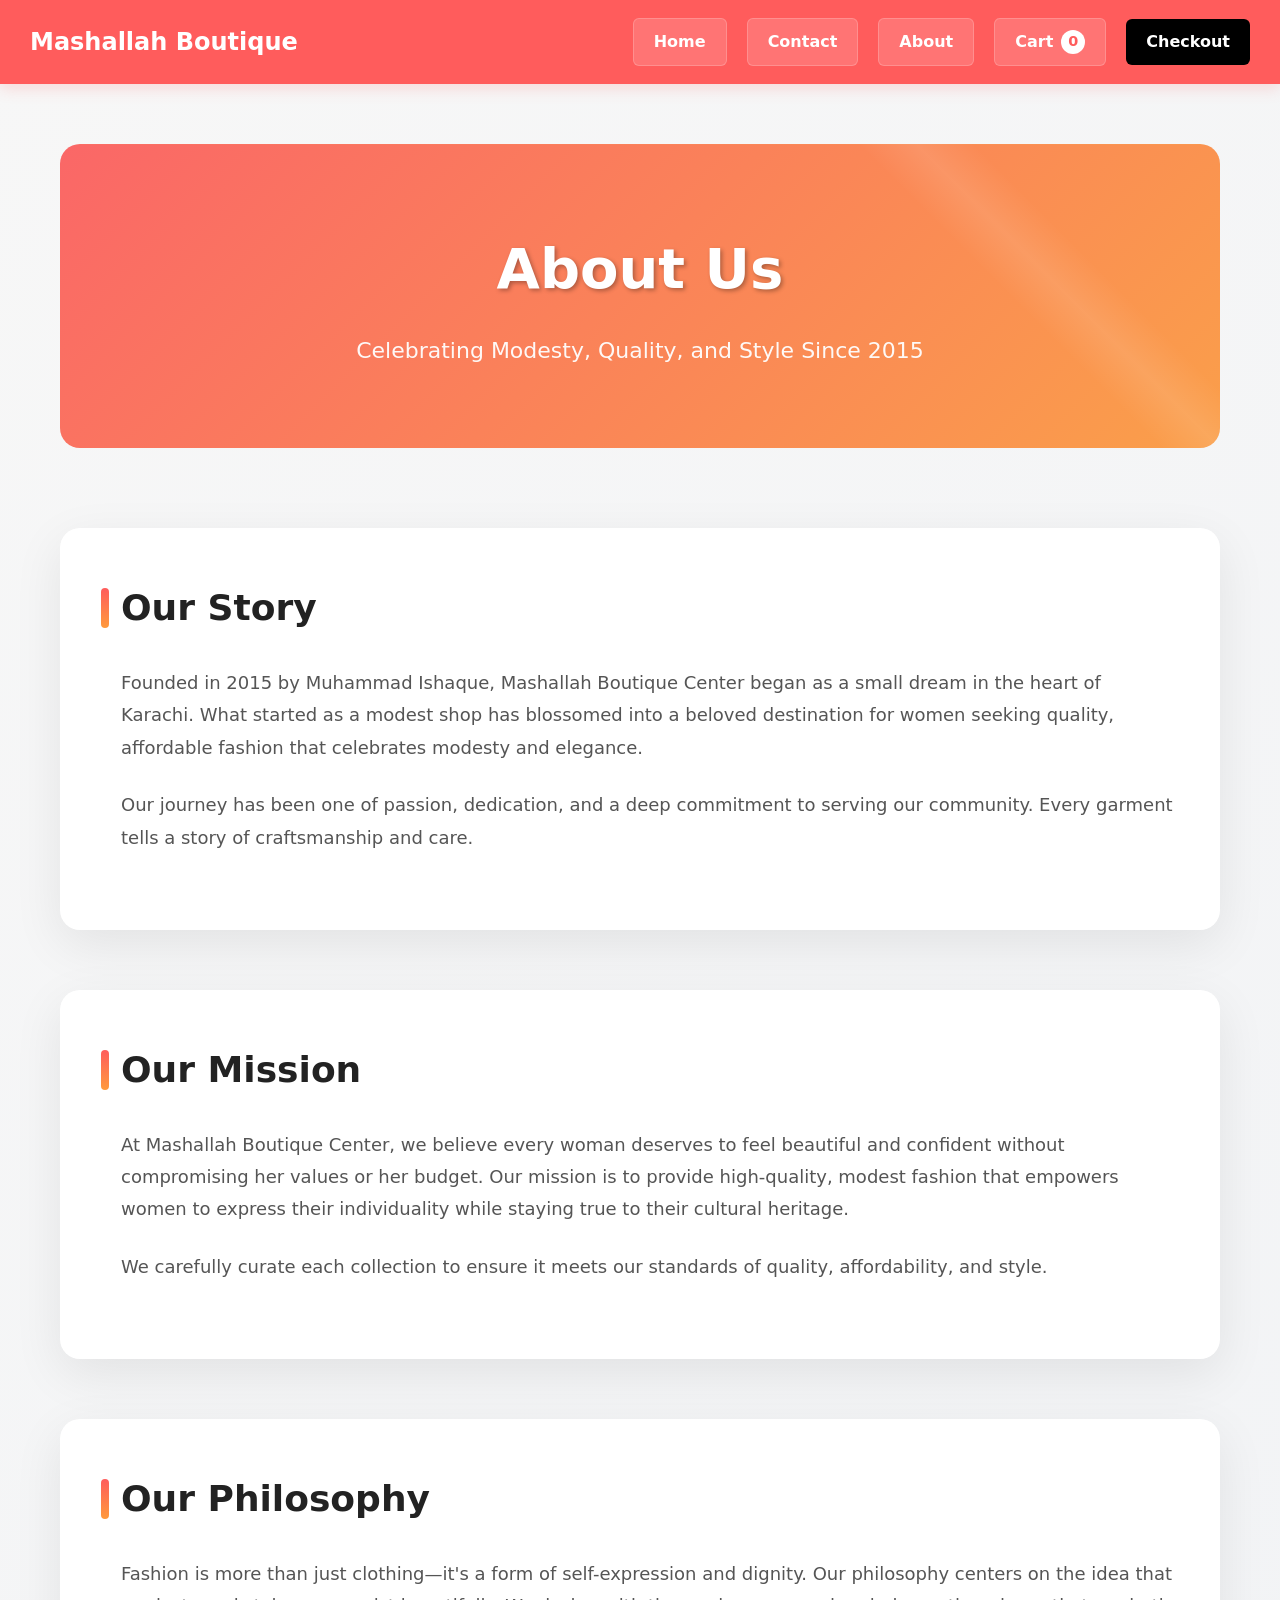
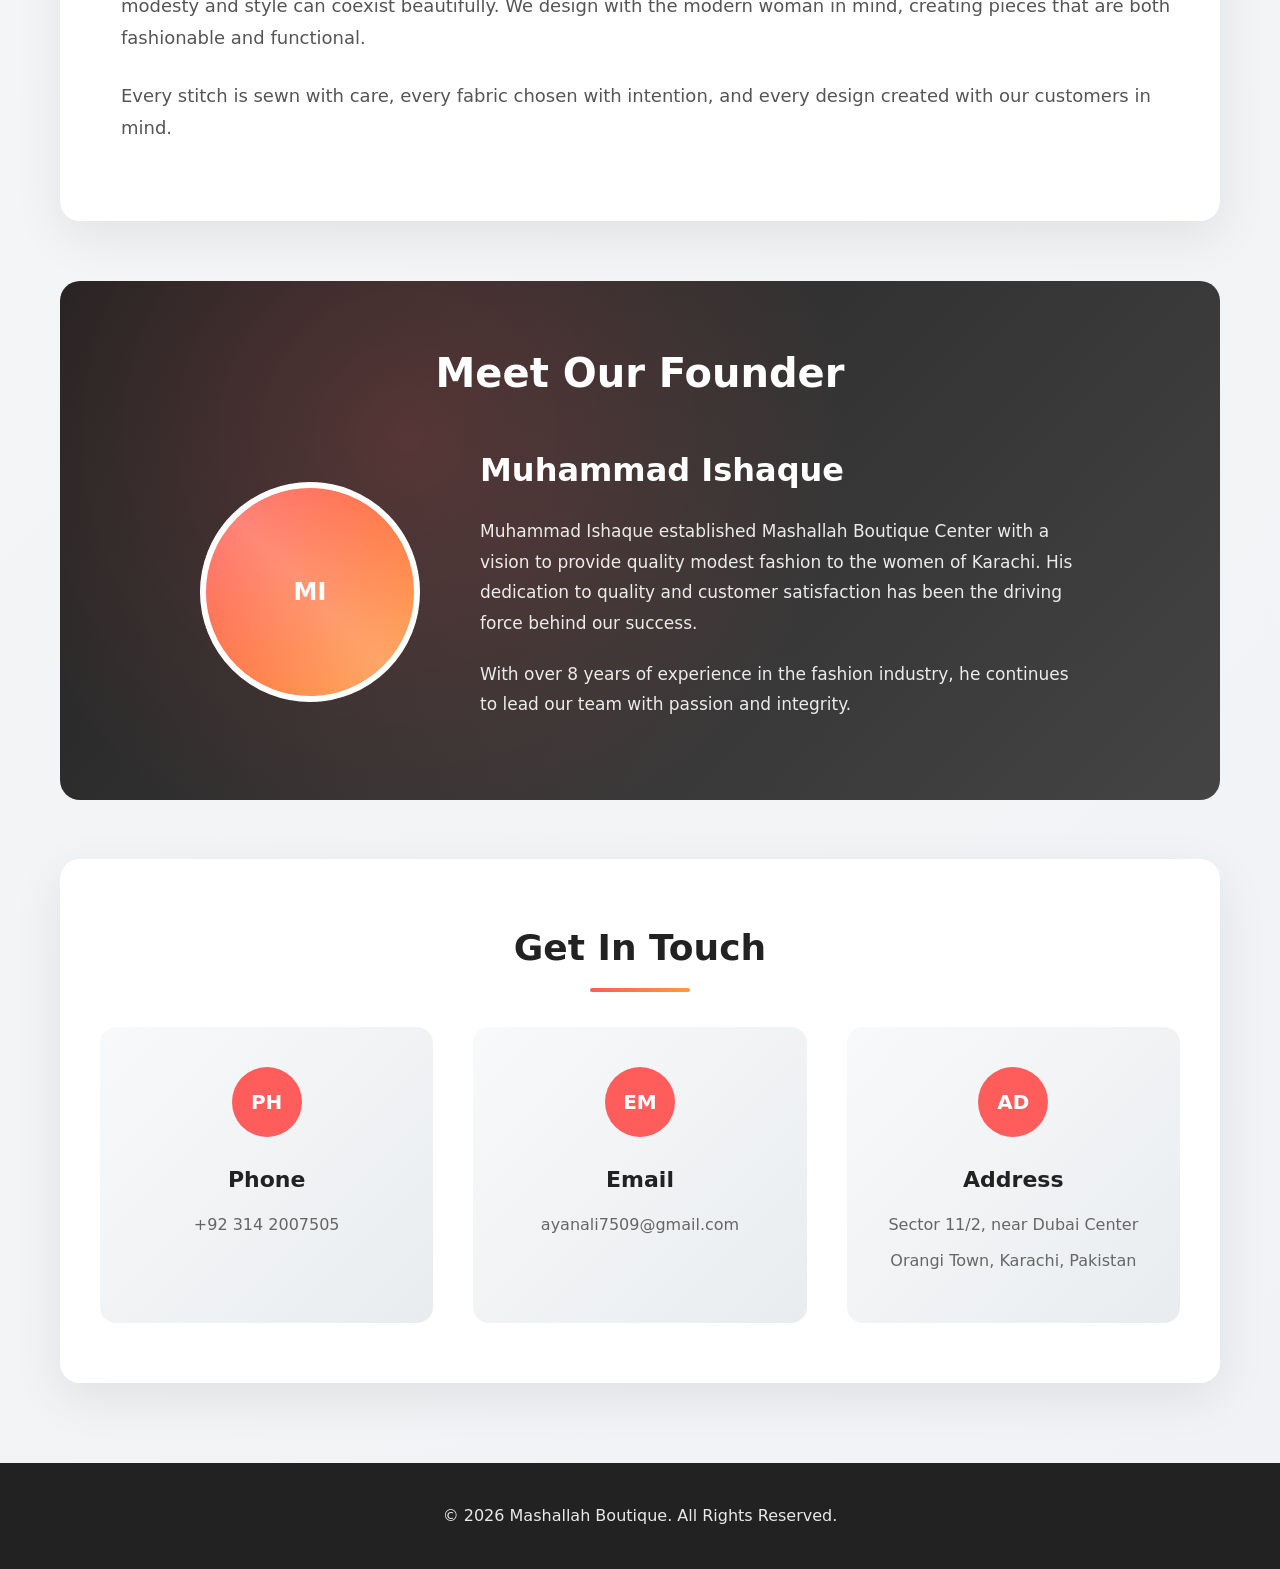
==== about.html @ 3d3a7b8c "Update about.html" ====
<!DOCTYPE html>
<html lang="en">
<head>
    <meta charset="UTF-8">
    <title>About Us - Mashallah Boutique</title>
    <style>
        * {
            margin: 0;
            padding: 0;
            box-sizing: border-box;
        }

        body {
            font-family: 'Segoe UI', system-ui, -apple-system, sans-serif;
            background: linear-gradient(135deg, #f7f7f7 0%, #f0f2f5 100%);
            color: #333;
            line-height: 1.6;
            min-height: 100vh;
        }

        /* Navbar - Same Colors */
        .navbar {
            display: flex;
            justify-content: space-between;
            align-items: center;
            background: #ff5c5c;
            color: white;
            padding: 18px 30px;
            box-shadow: 0 4px 15px rgba(255, 92, 92, 0.2);
            position: sticky;
            top: 0;
            z-index: 100;
        }

        .navbar h1 {
            font-size: 24px;
            font-weight: 700;
        }

        .navbar-right {
            display: flex;
            align-items: center;
            gap: 20px;
        }

        .nav-link {
            color: white;
            text-decoration: none;
            padding: 10px 20px;
            background: rgba(255, 255, 255, 0.15);
            border-radius: 6px;
            font-weight: 600;
            transition: all 0.3s cubic-bezier(0.4, 0, 0.2, 1);
            border: 1px solid rgba(255, 255, 255, 0.2);
        }

        .nav-link:hover {
            background: rgba(255, 255, 255, 0.25);
            transform: translateY(-2px);
            box-shadow: 0 4px 12px rgba(0, 0, 0, 0.15);
        }

        .cart-btn {
            background: rgba(255, 255, 255, 0.15);
            padding: 10px 20px;
            border-radius: 6px;
            color: white;
            text-decoration: none;
            font-weight: 600;
            display: flex;
            align-items: center;
            gap: 8px;
            transition: all 0.3s;
            border: 1px solid rgba(255, 255, 255, 0.2);
        }

        .cart-btn:hover {
            background: rgba(255, 255, 255, 0.25);
            transform: translateY(-2px);
        }

        #cart-count {
            background: white;
            color: #ff5c5c;
            border-radius: 50%;
            width: 24px;
            height: 24px;
            display: flex;
            align-items: center;
            justify-content: center;
            font-size: 0.9rem;
            font-weight: bold;
        }

        .checkout-link {
            padding: 10px 20px;
            background: #000;
            color: white;
            text-decoration: none;
            border-radius: 6px;
            font-weight: 600;
            transition: all 0.3s;
        }

        .checkout-link:hover {
            background: #333;
            transform: translateY(-2px);
            box-shadow: 0 4px 12px rgba(0, 0, 0, 0.2);
        }

        /* About Container */
        .about-container {
            max-width: 1200px;
            margin: 60px auto;
            padding: 0 20px;
            animation: fadeIn 0.8s ease-out;
        }

        @keyframes fadeIn {
            from { opacity: 0; transform: translateY(20px); }
            to { opacity: 1; transform: translateY(0); }
        }

        /* Hero Section */
        .about-hero {
            text-align: center;
            margin-bottom: 80px;
            padding: 80px 40px;
            background: linear-gradient(135deg, rgba(255, 92, 92, 0.9), rgba(255, 154, 60, 0.9)), 
                        linear-gradient(rgba(0,0,0,0.2), rgba(0,0,0,0.2));
            background-size: cover;
            background-position: center;
            border-radius: 20px;
            color: white;
            position: relative;
            overflow: hidden;
            animation: slideDown 0.8s ease-out;
        }

        @keyframes slideDown {
            from { opacity: 0; transform: translateY(-40px); }
            to { opacity: 1; transform: translateY(0); }
        }

        .about-hero::before {
            content: '';
            position: absolute;
            top: 0;
            left: 0;
            right: 0;
            bottom: 0;
            background: linear-gradient(45deg, transparent 48%, rgba(255, 255, 255, 0.1) 50%, transparent 52%);
            background-size: 200% 200%;
            animation: shimmer 3s infinite linear;
        }

        @keyframes shimmer {
            0% { background-position: -200% 0; }
            100% { background-position: 200% 0; }
        }

        .about-hero h1 {
            font-size: 56px;
            margin-bottom: 20px;
            font-weight: 800;
            text-shadow: 2px 2px 4px rgba(0, 0, 0, 0.3);
            position: relative;
        }

        .about-hero p {
            font-size: 22px;
            max-width: 800px;
            margin: 0 auto;
            opacity: 0.95;
            position: relative;
            font-weight: 500;
        }

        /* About Sections */
        .about-section {
            background: white;
            padding: 50px 40px;
            border-radius: 20px;
            box-shadow: 0 15px 50px rgba(0, 0, 0, 0.08);
            margin-bottom: 60px;
            position: relative;
            overflow: hidden;
            animation: fadeInUp 0.8s ease-out both;
            border: 1px solid rgba(255, 255, 255, 0.3);
        }

        .about-section:nth-child(2) { animation-delay: 0.2s; }
        .about-section:nth-child(3) { animation-delay: 0.4s; }
        .about-section:nth-child(4) { animation-delay: 0.6s; }

        @keyframes fadeInUp {
            from { opacity: 0; transform: translateY(40px); }
            to { opacity: 1; transform: translateY(0); }
        }

        .about-section::before {
            content: '';
            position: absolute;
            top: 0;
            left: 0;
            width: 6px;
            height: 100%;
            background: linear-gradient(180deg, #ff5c5c, #ff9a3c);
            transform: scaleY(0);
            transform-origin: top;
            transition: transform 0.6s ease;
        }

        .about-section:hover::before {
            transform: scaleY(1);
        }

        .about-section h2 {
            color: #222;
            margin-bottom: 30px;
            font-size: 36px;
            font-weight: 700;
            position: relative;
            padding-left: 20px;
        }

        .about-section h2::before {
            content: '';
            position: absolute;
            left: 0;
            top: 50%;
            transform: translateY(-50%);
            width: 8px;
            height: 40px;
            background: linear-gradient(180deg, #ff5c5c, #ff9a3c);
            border-radius: 4px;
        }

        .about-section p {
            color: #555;
            margin-bottom: 25px;
            font-size: 18px;
            line-height: 1.8;
            position: relative;
            padding-left: 20px;
            animation: paragraphReveal 0.8s ease-out both;
        }

        .about-section p:nth-child(2) { animation-delay: 0.1s; }
        .about-section p:nth-child(3) { animation-delay: 0.2s; }

        @keyframes paragraphReveal {
            from { opacity: 0; transform: translateX(-20px); }
            to { opacity: 1; transform: translateX(0); }
        }

        /* Founder Section */
        .founder-section {
            background: linear-gradient(135deg, #222 0%, #444 100%);
            color: white;
            padding: 60px 40px;
            border-radius: 20px;
            margin-bottom: 60px;
            position: relative;
            overflow: hidden;
            animation: scaleIn 0.8s ease-out both;
        }

        @keyframes scaleIn {
            from { opacity: 0; transform: scale(0.95); }
            to { opacity: 1; transform: scale(1); }
        }

        .founder-section::before {
            content: '';
            position: absolute;
            top: 0;
            left: 0;
            right: 0;
            bottom: 0;
            background: radial-gradient(circle at 30% 30%, rgba(255, 92, 92, 0.2) 0%, transparent 50%);
        }

        .founder-section h2 {
            font-size: 40px;
            margin-bottom: 40px;
            text-align: center;
            font-weight: 700;
            position: relative;
        }

        .founder-info {
            display: flex;
            align-items: center;
            justify-content: center;
            gap: 60px;
            flex-wrap: wrap;
        }

        .founder-image {
            width: 220px;
            height: 220px;
            border-radius: 50%;
            background: linear-gradient(135deg, #ff5c5c, #ff9a3c);
            display: flex;
            align-items: center;
            justify-content: center;
            font-size: 24px;
            border: 6px solid white;
            color: white;
            font-weight: bold;
            animation: rotate 20s linear infinite;
            position: relative;
            overflow: hidden;
        }

        @keyframes rotate {
            0% { transform: rotate(0deg); }
            100% { transform: rotate(360deg); }
        }

        .founder-image::before {
            content: '';
            position: absolute;
            top: -50%;
            left: -50%;
            width: 200%;
            height: 200%;
            background: linear-gradient(45deg, transparent 30%, rgba(255, 255, 255, 0.2) 50%, transparent 70%);
            animation: shine 3s infinite linear;
        }

        @keyframes shine {
            0% { transform: translateX(-100%) translateY(-100%) rotate(45deg); }
            100% { transform: translateX(100%) translateY(100%) rotate(45deg); }
        }

        .founder-details {
            max-width: 600px;
            position: relative;
        }

        .founder-details h3 {
            font-size: 32px;
            margin-bottom: 20px;
            font-weight: 700;
        }

        .founder-details p {
            margin-bottom: 20px;
            font-size: 17px;
            line-height: 1.8;
            opacity: 0.9;
        }

        /* Contact Info */
        .contact-info {
            background: white;
            padding: 60px 40px;
            border-radius: 20px;
            box-shadow: 0 15px 50px rgba(0, 0, 0, 0.08);
            text-align: center;
            animation: slideInUp 0.8s ease-out both;
        }

        @keyframes slideInUp {
            from { opacity: 0; transform: translateY(60px); }
            to { opacity: 1; transform: translateY(0); }
        }

        .contact-info h2 {
            color: #222;
            margin-bottom: 50px;
            font-size: 36px;
            font-weight: 700;
            position: relative;
            display: inline-block;
        }

        .contact-info h2::after {
            content: '';
            position: absolute;
            bottom: -15px;
            left: 50%;
            transform: translateX(-50%);
            width: 100px;
            height: 4px;
            background: linear-gradient(90deg, #ff5c5c, #ff9a3c);
            border-radius: 2px;
        }

        .contact-items {
            display: grid;
            grid-template-columns: repeat(auto-fit, minmax(280px, 1fr));
            gap: 40px;
        }

        .contact-item {
            padding: 40px 30px;
            background: linear-gradient(135deg, #f8f9fa 0%, #e9ecef 100%);
            border-radius: 16px;
            transition: all 0.4s cubic-bezier(0.175, 0.885, 0.32, 1.275);
            position: relative;
            overflow: hidden;
        }

        .contact-item:hover {
            transform: translateY(-15px);
            background: linear-gradient(135deg, #ff5c5c, #ff9a3c);
            color: white;
        }

        .contact-item:hover .icon {
            background: white;
            color: #ff5c5c;
            transform: rotate(15deg) scale(1.1);
        }

        .contact-item:hover h3,
        .contact-item:hover p {
            color: white;
        }

        .contact-item .icon {
            width: 70px;
            height: 70px;
            background: #ff5c5c;
            border-radius: 50%;
            display: flex;
            align-items: center;
            justify-content: center;
            color: white;
            font-size: 20px;
            font-weight: bold;
            margin: 0 auto 25px;
            transition: all 0.4s;
        }

        .contact-item h3 {
            color: #222;
            margin-bottom: 15px;
            font-size: 22px;
            font-weight: 700;
            transition: color 0.4s;
        }

        .contact-item p {
            color: #666;
            margin-bottom: 10px;
            font-size: 16px;
            line-height: 1.6;
            transition: color 0.4s;
        }

        /* Footer */
        footer {
            text-align: center;
            padding: 40px 0;
            background: #222;
            color: #fff;
            margin-top: 80px;
        }

        footer p {
            margin: 0;
            font-size: 16px;
            opacity: 0.9;
        }

        /* Responsive */
        @media (max-width: 768px) {
            .navbar {
                flex-direction: column;
                gap: 15px;
                padding: 15px;
            }
            
            .navbar-right {
                flex-wrap: wrap;
                justify-content: center;
                gap: 15px;
            }
            
            .about-hero {
                padding: 60px 20px;
            }
            
            .about-hero h1 {
                font-size: 36px;
            }
            
            .about-section {
                padding: 30px 20px;
            }
            
            .founder-info {
                flex-direction: column;
                text-align: center;
                gap: 40px;
            }
            
            .founder-details {
                text-align: center;
            }
            
            .contact-items {
                grid-template-columns: 1fr;
                gap: 30px;
            }
            
            .about-container {
                padding: 0 15px;
            }
            
            .about-section h2 {
                font-size: 28px;
            }
            
            .contact-info {
                padding: 40px 20px;
            }
        }
    </style>
</head>
<body>
    <nav class="navbar">
        <h1>Mashallah Boutique</h1>
        <div class="navbar-right">
            <a href="index.html" class="nav-link">Home</a>
            <a href="contact.html" class="nav-link">Contact</a>
            <a href="about.html" class="nav-link">About</a>
            <a href="cart.html" class="cart-btn">Cart <span id="cart-count">0</span></a>
            <a href="checkout.html" class="checkout-link">Checkout</a>
        </div>
    </nav>

    <div class="about-container">
        <div class="about-hero">
            <h1>About Us</h1>
            <p>Celebrating Modesty, Quality, and Style Since 2015</p>
        </div>

        <div class="about-section">
            <h2>Our Story</h2>
            <p>Founded in 2015 by Muhammad Ishaque, Mashallah Boutique Center began as a small dream in the heart of Karachi. What started as a modest shop has blossomed into a beloved destination for women seeking quality, affordable fashion that celebrates modesty and elegance.</p>
            <p>Our journey has been one of passion, dedication, and a deep commitment to serving our community. Every garment tells a story of craftsmanship and care.</p>
        </div>

        <div class="about-section">
            <h2>Our Mission</h2>
            <p>At Mashallah Boutique Center, we believe every woman deserves to feel beautiful and confident without compromising her values or her budget. Our mission is to provide high-quality, modest fashion that empowers women to express their individuality while staying true to their cultural heritage.</p>
            <p>We carefully curate each collection to ensure it meets our standards of quality, affordability, and style.</p>
        </div>

        <div class="about-section">
            <h2>Our Philosophy</h2>
            <p>Fashion is more than just clothing—it's a form of self-expression and dignity. Our philosophy centers on the idea that modesty and style can coexist beautifully. We design with the modern woman in mind, creating pieces that are both fashionable and functional.</p>
            <p>Every stitch is sewn with care, every fabric chosen with intention, and every design created with our customers in mind.</p>
        </div>

        <div class="founder-section">
            <h2>Meet Our Founder</h2>
            <div class="founder-info">
                <div class="founder-image">MI</div>
                <div class="founder-details">
                    <h3>Muhammad Ishaque</h3>
                    <p>Muhammad Ishaque established Mashallah Boutique Center with a vision to provide quality modest fashion to the women of Karachi. His dedication to quality and customer satisfaction has been the driving force behind our success.</p>
                    <p>With over 8 years of experience in the fashion industry, he continues to lead our team with passion and integrity.</p>
                </div>
            </div>
        </div>

        <div class="contact-info">
            <h2>Get In Touch</h2>
            <div class="contact-items">
                <div class="contact-item">
                    <div class="icon">PH</div>
                    <h3>Phone</h3>
                    <p>+92 314 2007505</p>
                </div>
                <div class="contact-item">
                    <div class="icon">EM</div>
                    <h3>Email</h3>
                    <p>ayanali7509@gmail.com</p>
                </div>
                <div class="contact-item">
                    <div class="icon">AD</div>
                    <h3>Address</h3>
                    <p>Sector 11/2, near Dubai Center</p>
                    <p>Orangi Town, Karachi, Pakistan</p>
                </div>
            </div>
        </div>
    </div>

    <footer>
        <p>© 2026 Mashallah Boutique. All Rights Reserved.</p>
    </footer>

    <script>
        // Update cart count
        const cart = JSON.parse(localStorage.getItem('cart')) || [];
        const totalItems = cart.reduce((total, item) => total + item.quantity, 0);
        document.getElementById('cart-count').textContent = totalItems;
    </script>
</body>
</html>
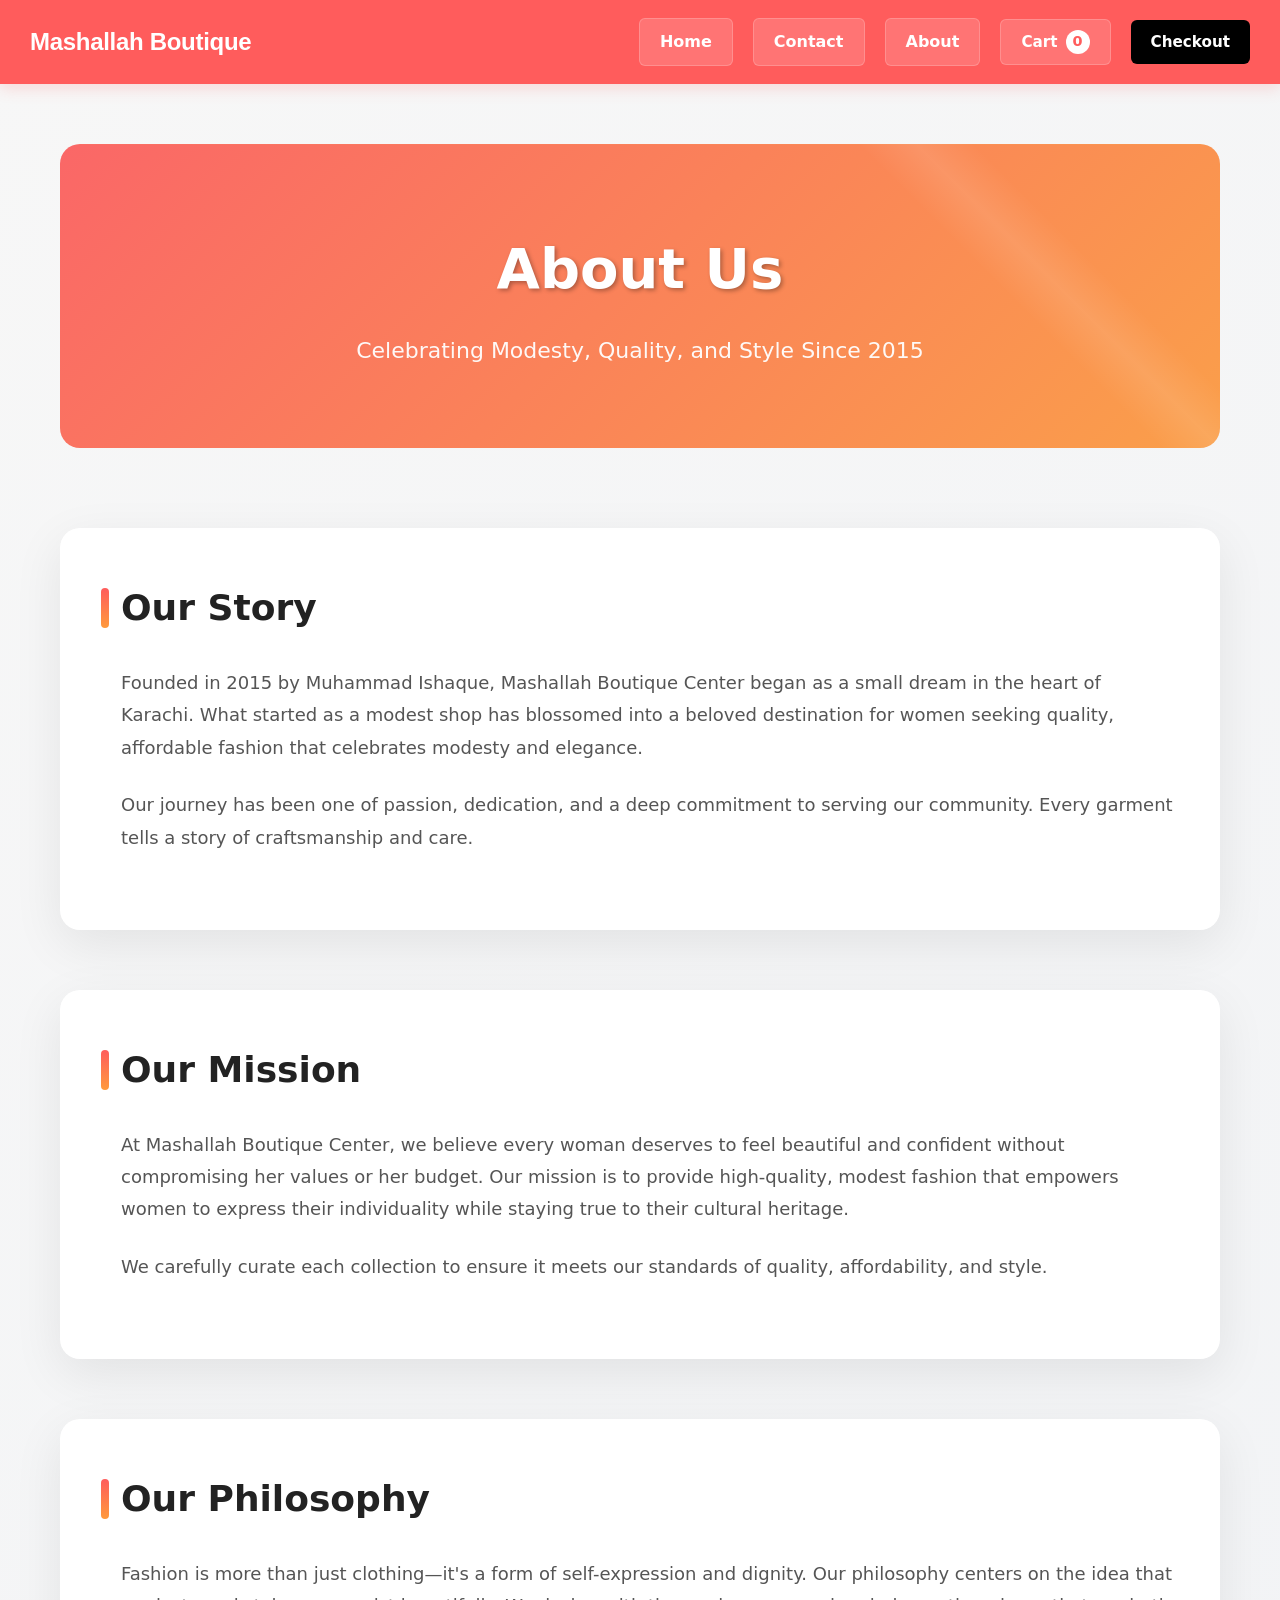
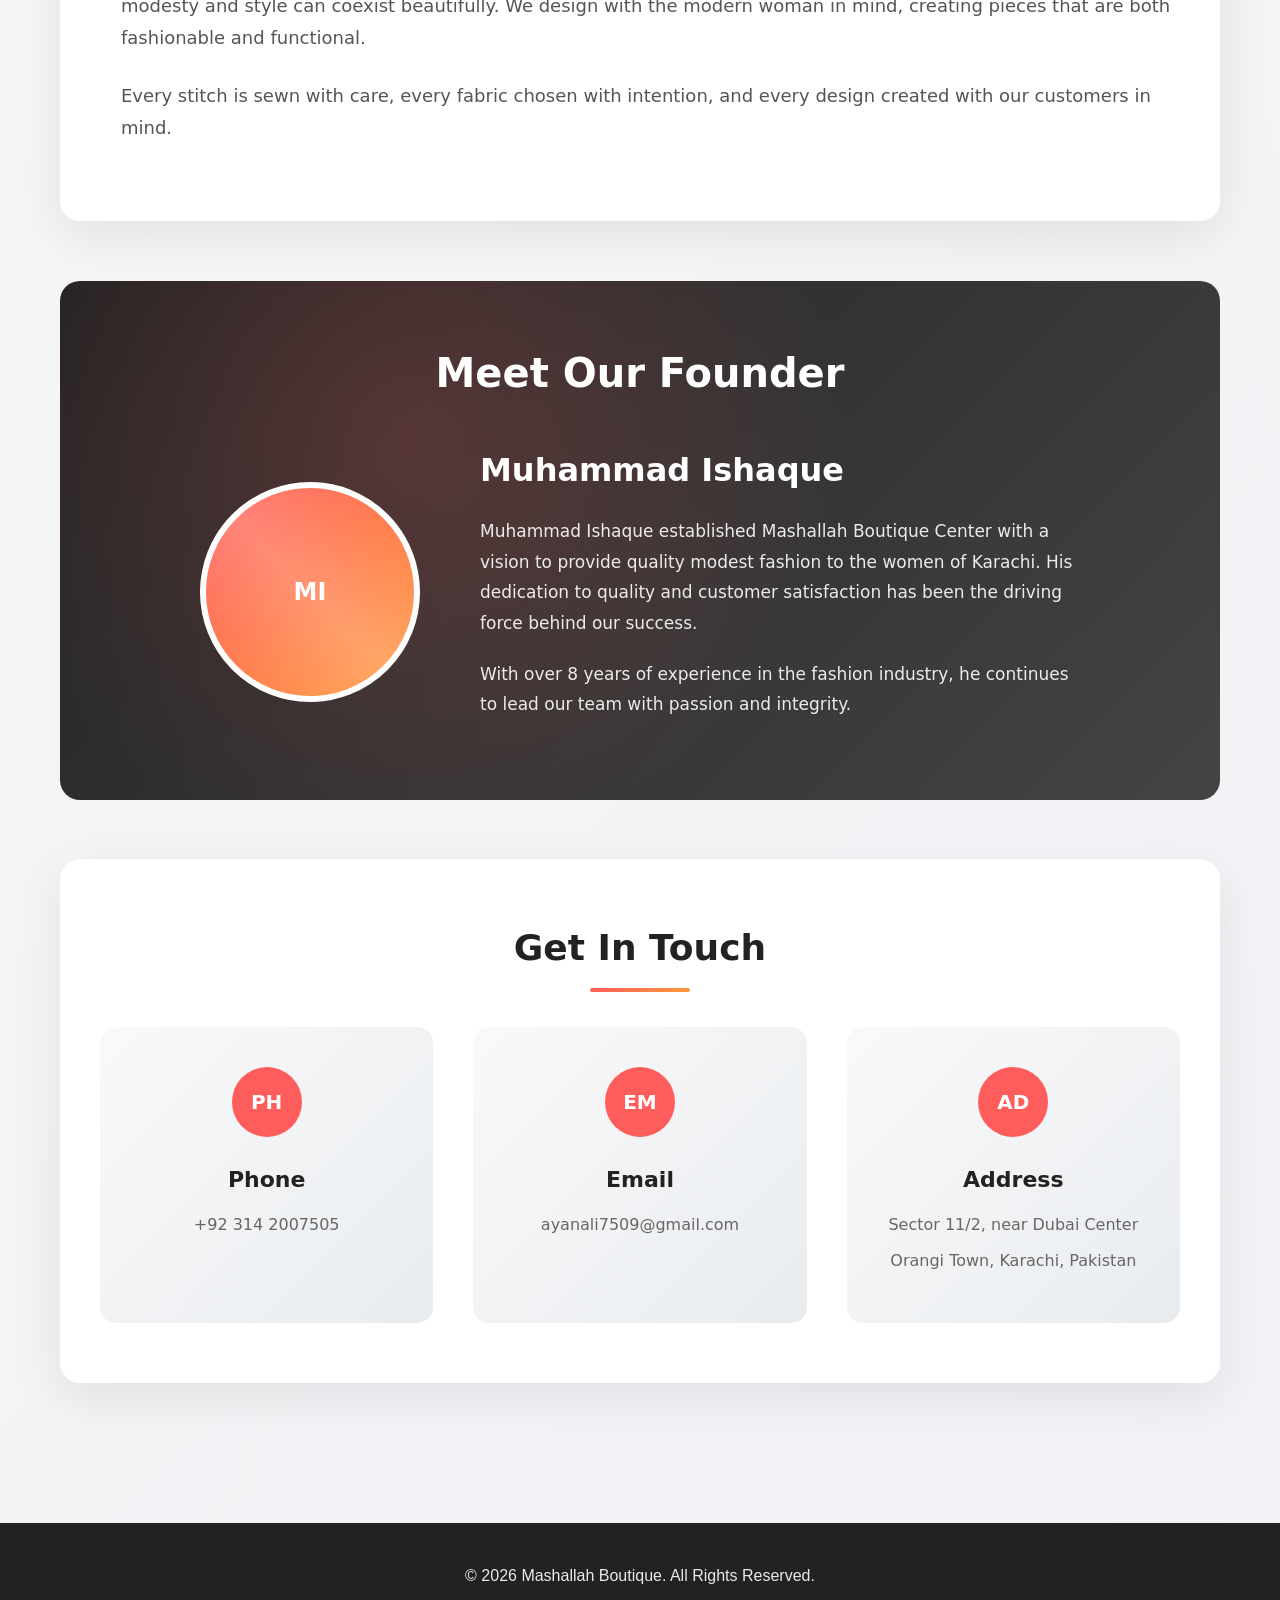
==== commit d87c9c01: "Update about.html" ====
--- a/about.html
+++ b/about.html
@@ -3,6 +3,7 @@
 <head>
     <meta charset="UTF-8">
     <title>About Us - Mashallah Boutique</title>
+     <link rel="stylesheet" href="style.css">
     <style>
         * {
             margin: 0;
--- a/style.css
+++ b/style.css
@@ -0,0 +1,345 @@
+/* ===== BASE STYLES ===== */
+:root {
+    --primary: #ff5c5c;
+    --primary-dark: #e04c4c;
+    --dark: #222222;
+    --light: #ffffff;
+    --gray: #f5f5f5;
+    --text: #333333;
+    --shadow: 0 3px 10px rgba(0, 0, 0, 0.08);
+    --shadow-hover: 0 8px 20px rgba(0, 0, 0, 0.12);
+    --transition: all 0.3s ease;
+}
+
+* {
+    margin: 0;
+    padding: 0;
+    box-sizing: border-box;
+}
+
+body {
+    font-family: 'Poppins', 'Segoe UI', system-ui, sans-serif;
+    margin: 0;
+    background: linear-gradient(135deg, #f7f7f7 0%, #f0f2f5 100%);
+    color: var(--text);
+    line-height: 1.5;
+    min-height: 100vh;
+    display: flex;
+    flex-direction: column;
+}
+
+/* ===== MAIN CONTENT WRAPPER ===== */
+.main-content {
+    flex: 1;
+    padding-bottom: 40px;
+}
+
+/* ===== NAVBAR ===== */
+.navbar {
+    display: flex;
+    justify-content: space-between;
+    align-items: center;
+    background: linear-gradient(135deg, #ff5c5c 0%, #ff3b3b 100%);
+    color: #fff;
+    padding: 18px 30px;
+    position: sticky;
+    top: 0;
+    z-index: 100;
+    box-shadow: 0 4px 15px rgba(255, 92, 92, 0.2);
+}
+
+.navbar h1 {
+    margin: 0;
+    font-size: 22px;
+    font-weight: 700;
+    letter-spacing: -0.3px;
+    font-family: 'Montserrat', sans-serif;
+}
+
+.navbar-right {
+    display: flex;
+    align-items: center;
+    gap: 20px;
+}
+
+.cart-btn {
+    background: rgba(255, 255, 255, 0.15);
+    padding: 8px 20px;
+    border-radius: 6px;
+    color: white;
+    text-decoration: none;
+    font-weight: 600;
+    font-size: 0.95rem;
+    display: flex;
+    align-items: center;
+    gap: 8px;
+    transition: var(--transition);
+    border: 1px solid rgba(255, 255, 255, 0.2);
+}
+
+.cart-btn:hover {
+    background: rgba(255, 255, 255, 0.25);
+    transform: translateY(-2px);
+}
+
+#cart-count {
+    background: white;
+    color: #ff5c5c;
+    border-radius: 50%;
+    width: 22px;
+    height: 22px;
+    display: flex;
+    align-items: center;
+    justify-content: center;
+    font-size: 0.85rem;
+    font-weight: bold;
+}
+
+.checkout-link {
+    padding: 8px 20px;
+    background: #000;
+    color: #fff;
+    text-decoration: none;
+    border-radius: 6px;
+    transition: var(--transition);
+    font-weight: 600;
+    font-size: 0.95rem;
+}
+
+.checkout-link:hover {
+    background: #333;
+    transform: translateY(-2px);
+    box-shadow: 0 4px 10px rgba(0, 0, 0, 0.2);
+}
+
+/* ===== PRODUCTS GRID ===== */
+.products {
+    display: grid;
+    grid-template-columns: repeat(auto-fill, minmax(260px, 1fr));
+    gap: 25px;
+    padding: 30px 5%;
+    max-width: 1300px;
+    margin: 0 auto;
+}
+
+/* ===== PRODUCT CARD ===== */
+.product-card {
+    background: #fff;
+    border-radius: 10px;
+    box-shadow: var(--shadow);
+    overflow: hidden;
+    transition: var(--transition);
+    display: flex;
+    flex-direction: column;
+    height: 420px;
+    border: 1px solid rgba(0, 0, 0, 0.05);
+    position: relative;
+}
+
+.product-card:hover {
+    transform: translateY(-5px);
+    box-shadow: var(--shadow-hover);
+}
+
+/* ===== IMAGE ===== */
+.product-card .image-container {
+    width: 100%;
+    height: 180px;
+    display: flex;
+    align-items: center;
+    justify-content: center;
+    padding: 15px;
+    background: linear-gradient(135deg, #f8f9fa 0%, #e9ecef 100%);
+    border-bottom: 1px solid rgba(0, 0, 0, 0.05);
+}
+
+.product-card img {
+    max-width: 100%;
+    max-height: 100%;
+    width: auto;
+    height: auto;
+    object-fit: contain;
+    display: block;
+    transition: transform 0.5s ease;
+}
+
+.product-card:hover img {
+    transform: scale(1.08);
+}
+
+/* ===== TEXT CONTENT ===== */
+.product-card h3 {
+    margin: 15px 15px 8px;
+    font-size: 1.1rem;
+    font-weight: 700;
+    color: var(--dark);
+    line-height: 1.3;
+    font-family: 'Montserrat', sans-serif;
+    height: 2.8em;
+    overflow: hidden;
+    text-overflow: ellipsis;
+    display: -webkit-box;
+    -webkit-line-clamp: 2;
+    -webkit-box-orient: vertical;
+}
+
+/* ===== DESCRIPTION ===== */
+.product-description {
+    margin: 0 15px 10px;
+    color: #666;
+    font-size: 0.9rem;
+    line-height: 1.5;
+    flex-grow: 1;
+    overflow: hidden;
+    position: relative;
+    padding-right: 5px;
+}
+
+.product-description.truncated {
+    max-height: 4.2em;
+    display: -webkit-box;
+    -webkit-line-clamp: 3;
+    -webkit-box-orient: vertical;
+}
+
+.product-description.full {
+    max-height: none;
+    display: block;
+}
+
+.read-more-btn {
+    background: none;
+    border: none;
+    color: #ff5c5c;
+    cursor: pointer;
+    font-weight: 600;
+    font-size: 0.85rem;
+    padding: 2px 0;
+    margin-left: 5px;
+    display: inline-block;
+    transition: var(--transition);
+}
+
+.read-more-btn:hover {
+    color: #e04c4c;
+    text-decoration: underline;
+}
+
+/* ===== PRICE IN PKR ===== */
+.product-price {
+    margin: 10px 15px 5px;
+    font-size: 1.4rem;
+    font-weight: 800;
+    color: var(--primary);
+    display: flex;
+    align-items: center;
+    justify-content: center;
+    gap: 2px;
+    font-family: 'Montserrat', sans-serif;
+}
+
+.product-price::before {
+    content: "PKR ";
+    font-size: 1rem;
+    font-weight: 600;
+    color: #666;
+}
+
+/* ===== ADD TO CART BUTTON ===== */
+.product-card button.add-to-cart {
+    margin: 10px 15px 20px;
+    background: #ff5c5c;
+    border: none;
+    color: #fff;
+    padding: 10px 20px;
+    border-radius: 6px;
+    cursor: pointer;
+    font-weight: 600;
+    font-size: 0.95rem;
+    letter-spacing: 0.3px;
+    transition: var(--transition);
+    width: calc(100% - 30px);
+    font-family: 'Poppins', sans-serif;
+}
+
+.product-card button.add-to-cart:hover {
+    background: #e04c4c;
+    transform: translateY(-2px);
+    box-shadow: 0 4px 12px rgba(255, 92, 92, 0.3);
+}
+
+/* ===== FOOTER ===== */
+footer {
+    text-align: center;
+    padding: 25px 0;
+    background: linear-gradient(135deg, #222 0%, #000 100%);
+    color: #fff;
+    margin-top: auto;
+    font-size: 0.95rem;
+    position: relative;
+    bottom: 0;
+    width: 100%;
+}
+
+footer p {
+    margin: 0;
+    opacity: 0.9;
+    font-family: 'Poppins', sans-serif;
+}
+
+/* ===== RESPONSIVE ===== */
+@media (max-width: 768px) {
+    .navbar {
+        padding: 12px 20px;
+    }
+    
+    .navbar h1 {
+        font-size: 1.2rem;
+    }
+    
+    .navbar-right {
+        gap: 15px;
+    }
+    
+    .cart-btn, .checkout-link {
+        padding: 6px 15px;
+        font-size: 0.9rem;
+    }
+    
+    .products {
+        grid-template-columns: repeat(auto-fill, minmax(220px, 1fr));
+        padding: 20px;
+    }
+    
+    .product-card {
+        height: 380px;
+    }
+    
+    .product-card .image-container {
+        height: 160px;
+    }
+}
+
+/* ===== CARD ANIMATIONS ===== */
+@keyframes fadeInUp {
+    from {
+        opacity: 0;
+        transform: translateY(15px);
+    }
+    to {
+        opacity: 1;
+        transform: translateY(0);
+    }
+}
+
+.product-card {
+    animation: fadeInUp 0.4s ease-out forwards;
+    opacity: 0;
+}
+
+.product-card:nth-child(1) { animation-delay: 0.1s; }
+.product-card:nth-child(2) { animation-delay: 0.2s; }
+.product-card:nth-child(3) { animation-delay: 0.3s; }
+.product-card:nth-child(4) { animation-delay: 0.4s; }
+.product-card:nth-child(5) { animation-delay: 0.5s; }
+.product-card:nth-child(6) { animation-delay: 0.6s; }
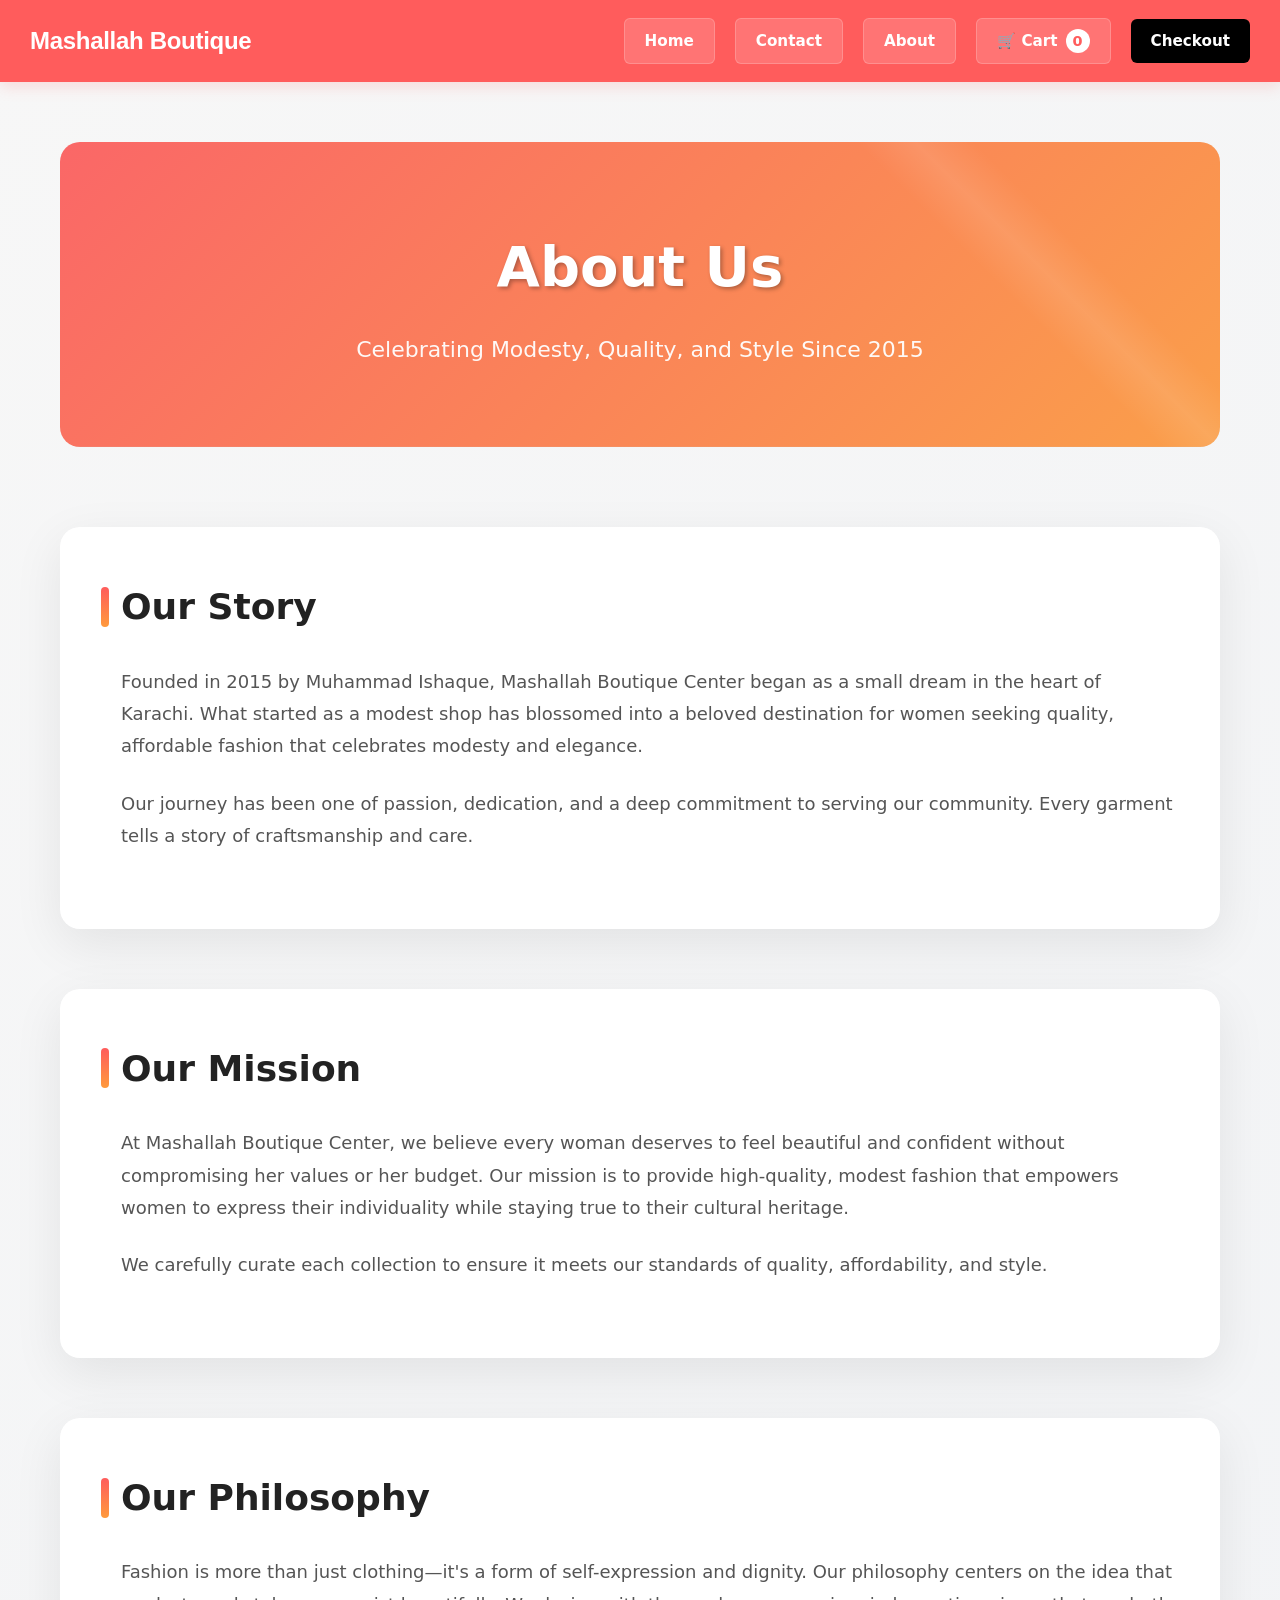
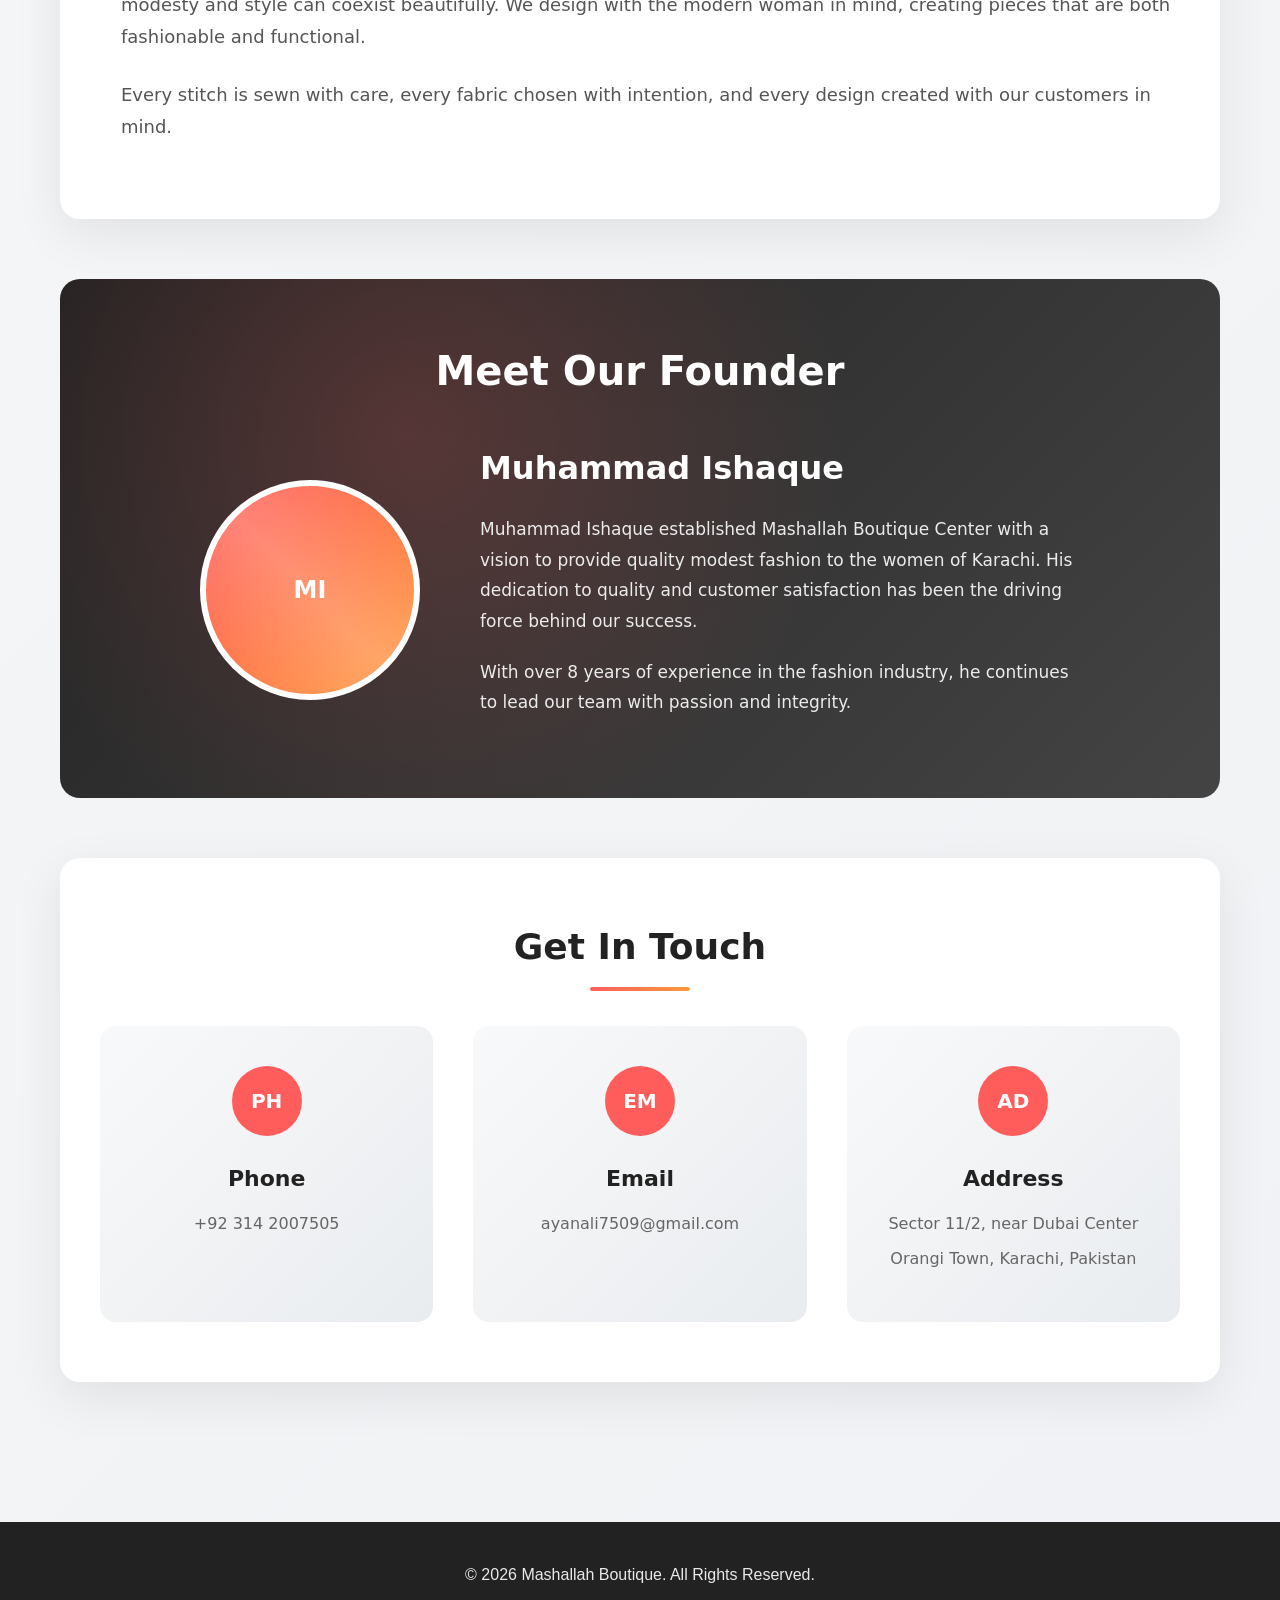
==== commit f3d95e14: "Update about.html" ====
--- a/about.html
+++ b/about.html
@@ -527,10 +527,10 @@
     <nav class="navbar">
         <h1>Mashallah Boutique</h1>
         <div class="navbar-right">
-            <a href="index.html" class="nav-link">Home</a>
-            <a href="contact.html" class="nav-link">Contact</a>
-            <a href="about.html" class="nav-link">About</a>
-            <a href="cart.html" class="cart-btn">Cart <span id="cart-count">0</span></a>
+              <a href="index.html" class="cart-btn">Home</a>
+            <a href="contact.html" class="cart-btn">Contact</a>
+            <a href="about.html" class="cart-btn">About</a>
+            <a href="cart.html" class="cart-btn">🛒 Cart <span id="cart-count">0</span></a>
             <a href="checkout.html" class="checkout-link">Checkout</a>
         </div>
     </nav>
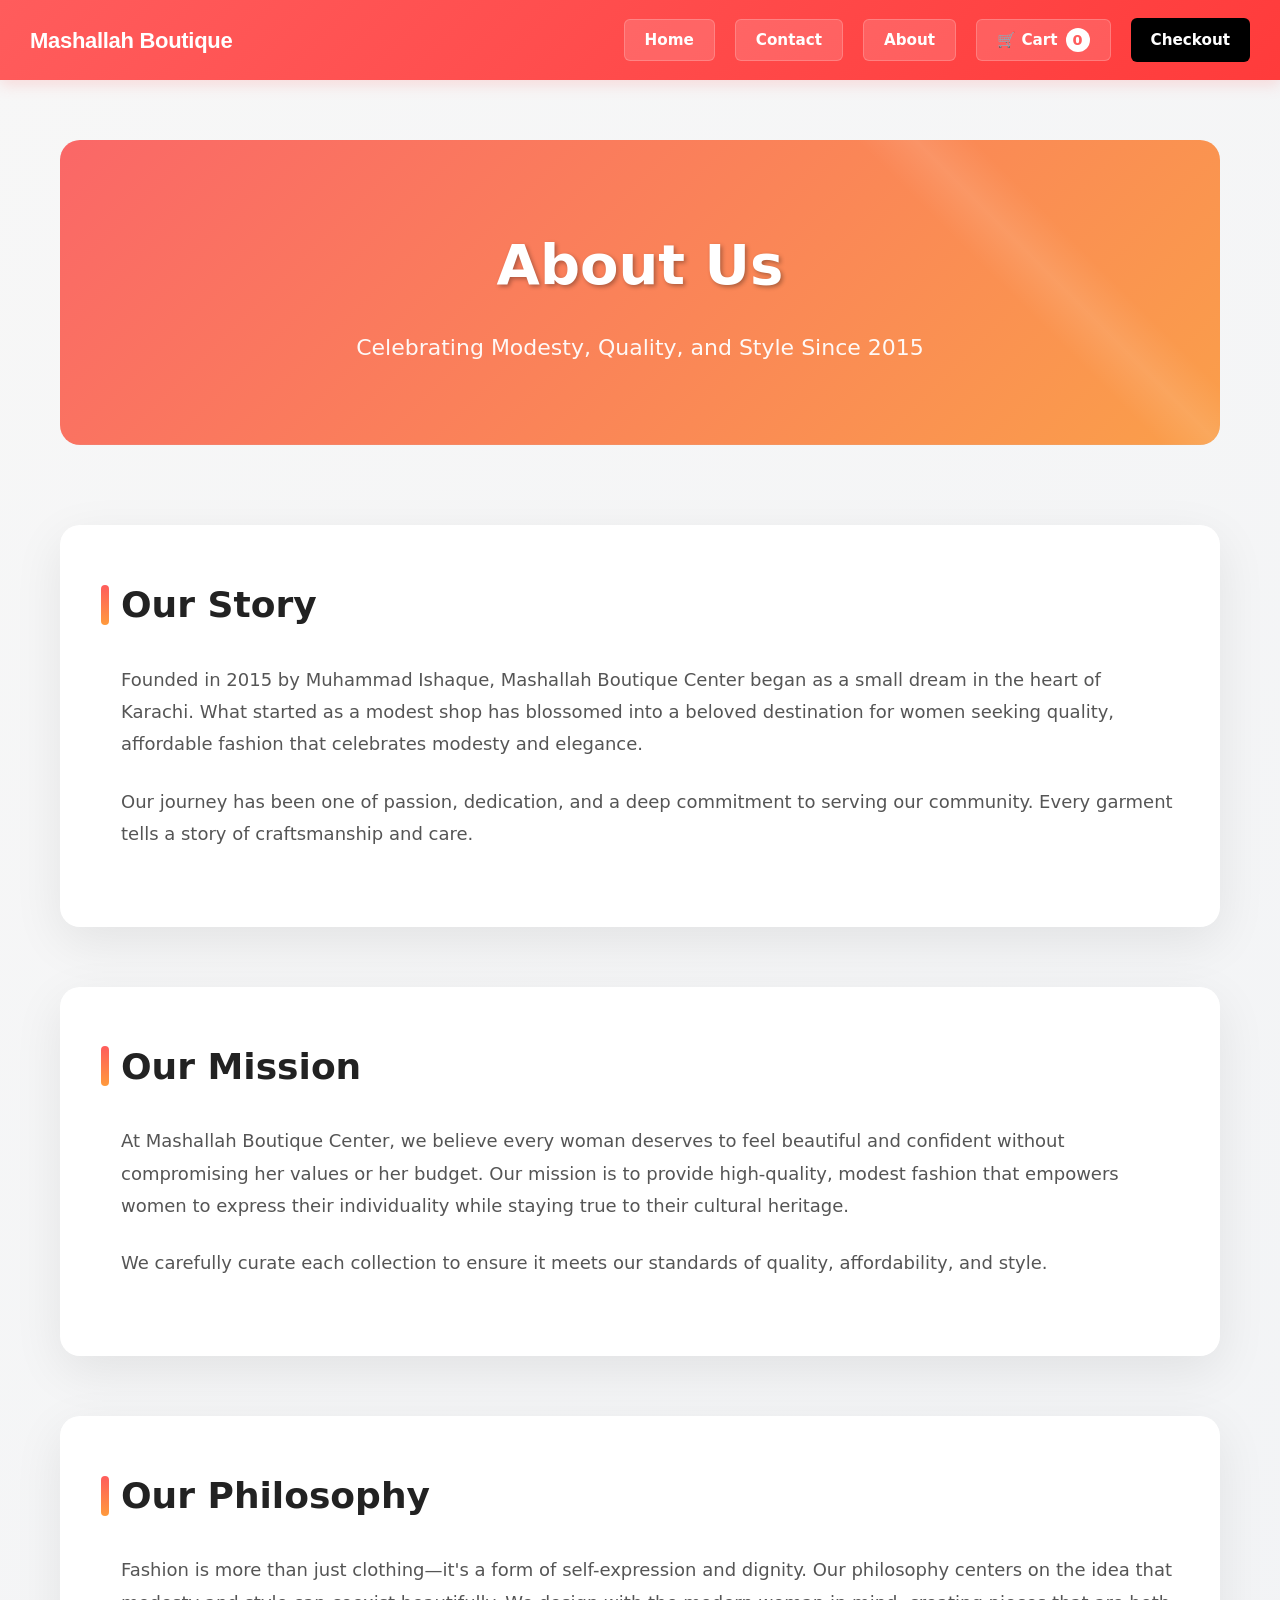
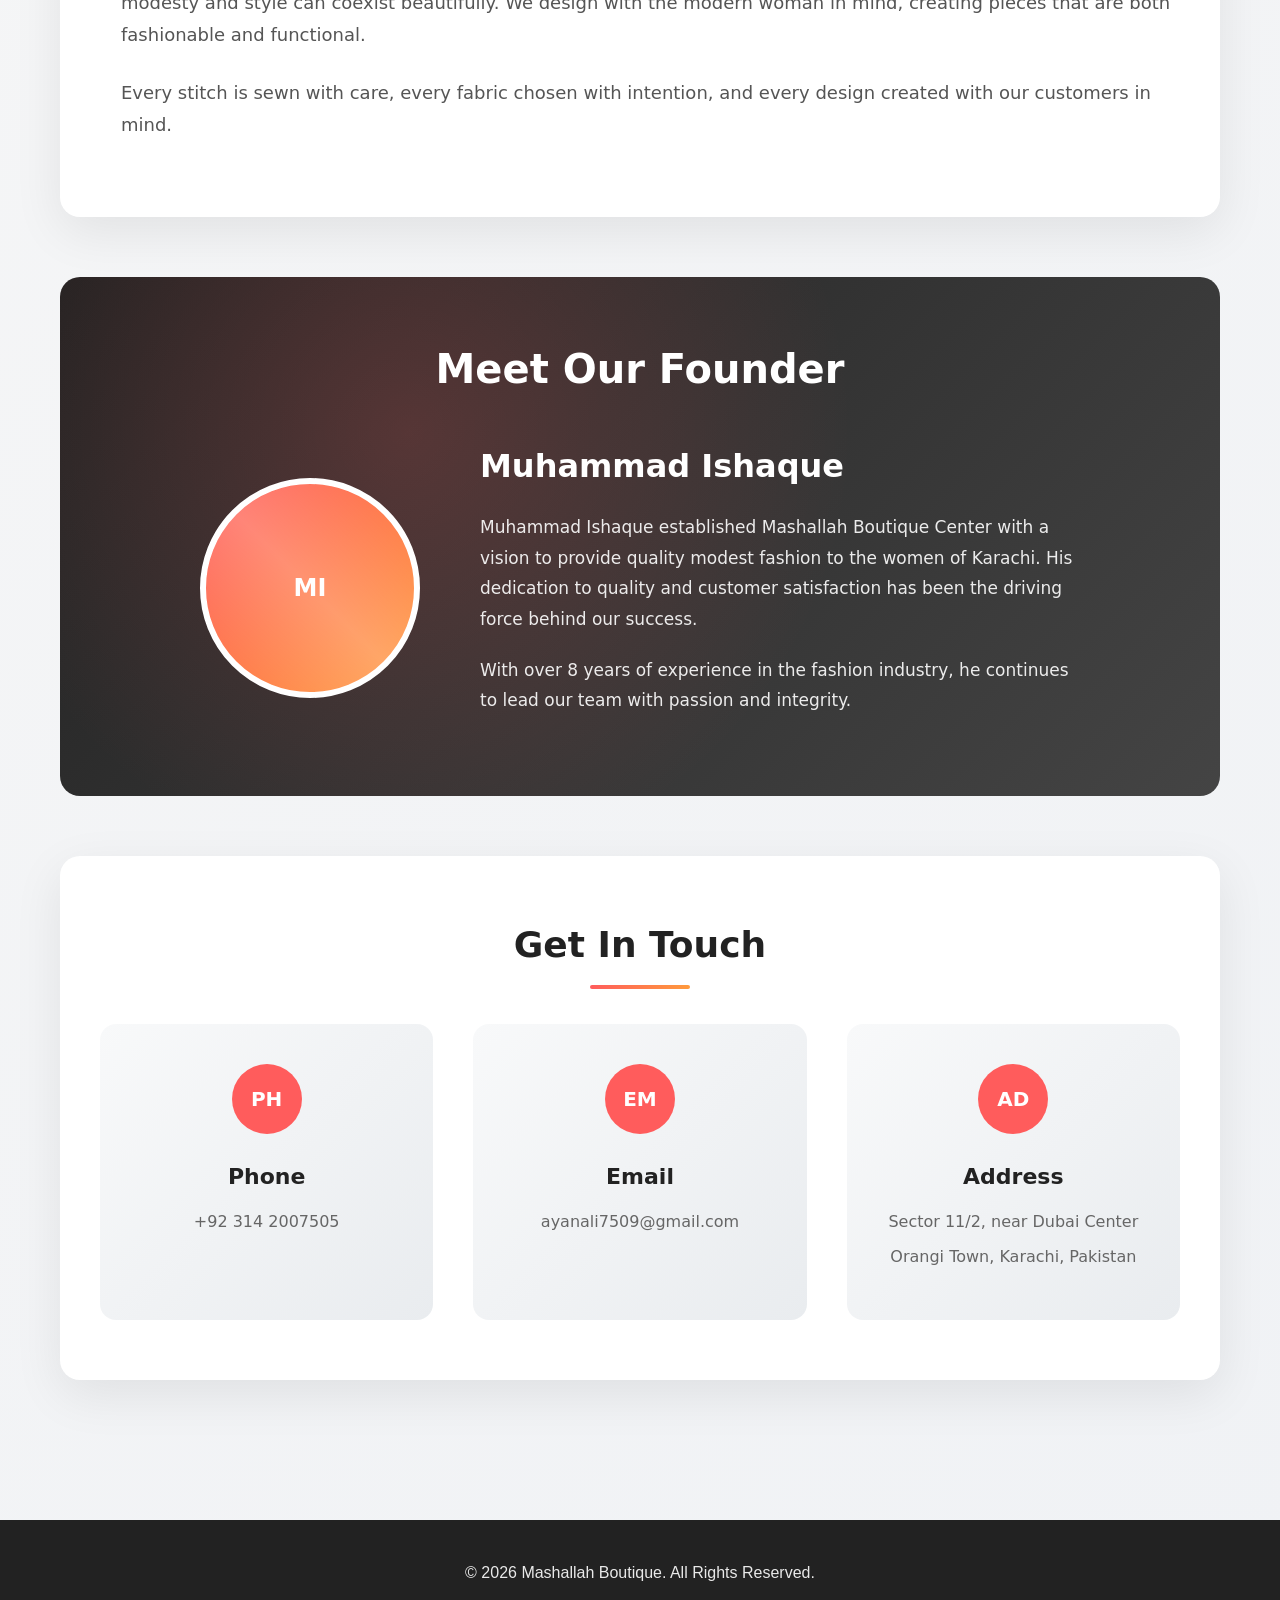
==== commit dce23435: "Update about.html" ====
--- a/about.html
+++ b/about.html
@@ -19,66 +19,8 @@
             min-height: 100vh;
         }
 
-        /* Navbar - Same Colors */
-        .navbar {
-            display: flex;
-            justify-content: space-between;
-            align-items: center;
-            background: #ff5c5c;
-            color: white;
-            padding: 18px 30px;
-            box-shadow: 0 4px 15px rgba(255, 92, 92, 0.2);
-            position: sticky;
-            top: 0;
-            z-index: 100;
-        }
-
-        .navbar h1 {
-            font-size: 24px;
-            font-weight: 700;
-        }
-
-        .navbar-right {
-            display: flex;
-            align-items: center;
-            gap: 20px;
-        }
-
-        .nav-link {
-            color: white;
-            text-decoration: none;
-            padding: 10px 20px;
-            background: rgba(255, 255, 255, 0.15);
-            border-radius: 6px;
-            font-weight: 600;
-            transition: all 0.3s cubic-bezier(0.4, 0, 0.2, 1);
-            border: 1px solid rgba(255, 255, 255, 0.2);
-        }
-
-        .nav-link:hover {
-            background: rgba(255, 255, 255, 0.25);
-            transform: translateY(-2px);
-            box-shadow: 0 4px 12px rgba(0, 0, 0, 0.15);
-        }
-
-        .cart-btn {
-            background: rgba(255, 255, 255, 0.15);
-            padding: 10px 20px;
-            border-radius: 6px;
-            color: white;
-            text-decoration: none;
-            font-weight: 600;
-            display: flex;
-            align-items: center;
-            gap: 8px;
-            transition: all 0.3s;
-            border: 1px solid rgba(255, 255, 255, 0.2);
-        }
-
-        .cart-btn:hover {
-            background: rgba(255, 255, 255, 0.25);
-            transform: translateY(-2px);
-        }
+
+       
 
         #cart-count {
             background: white;
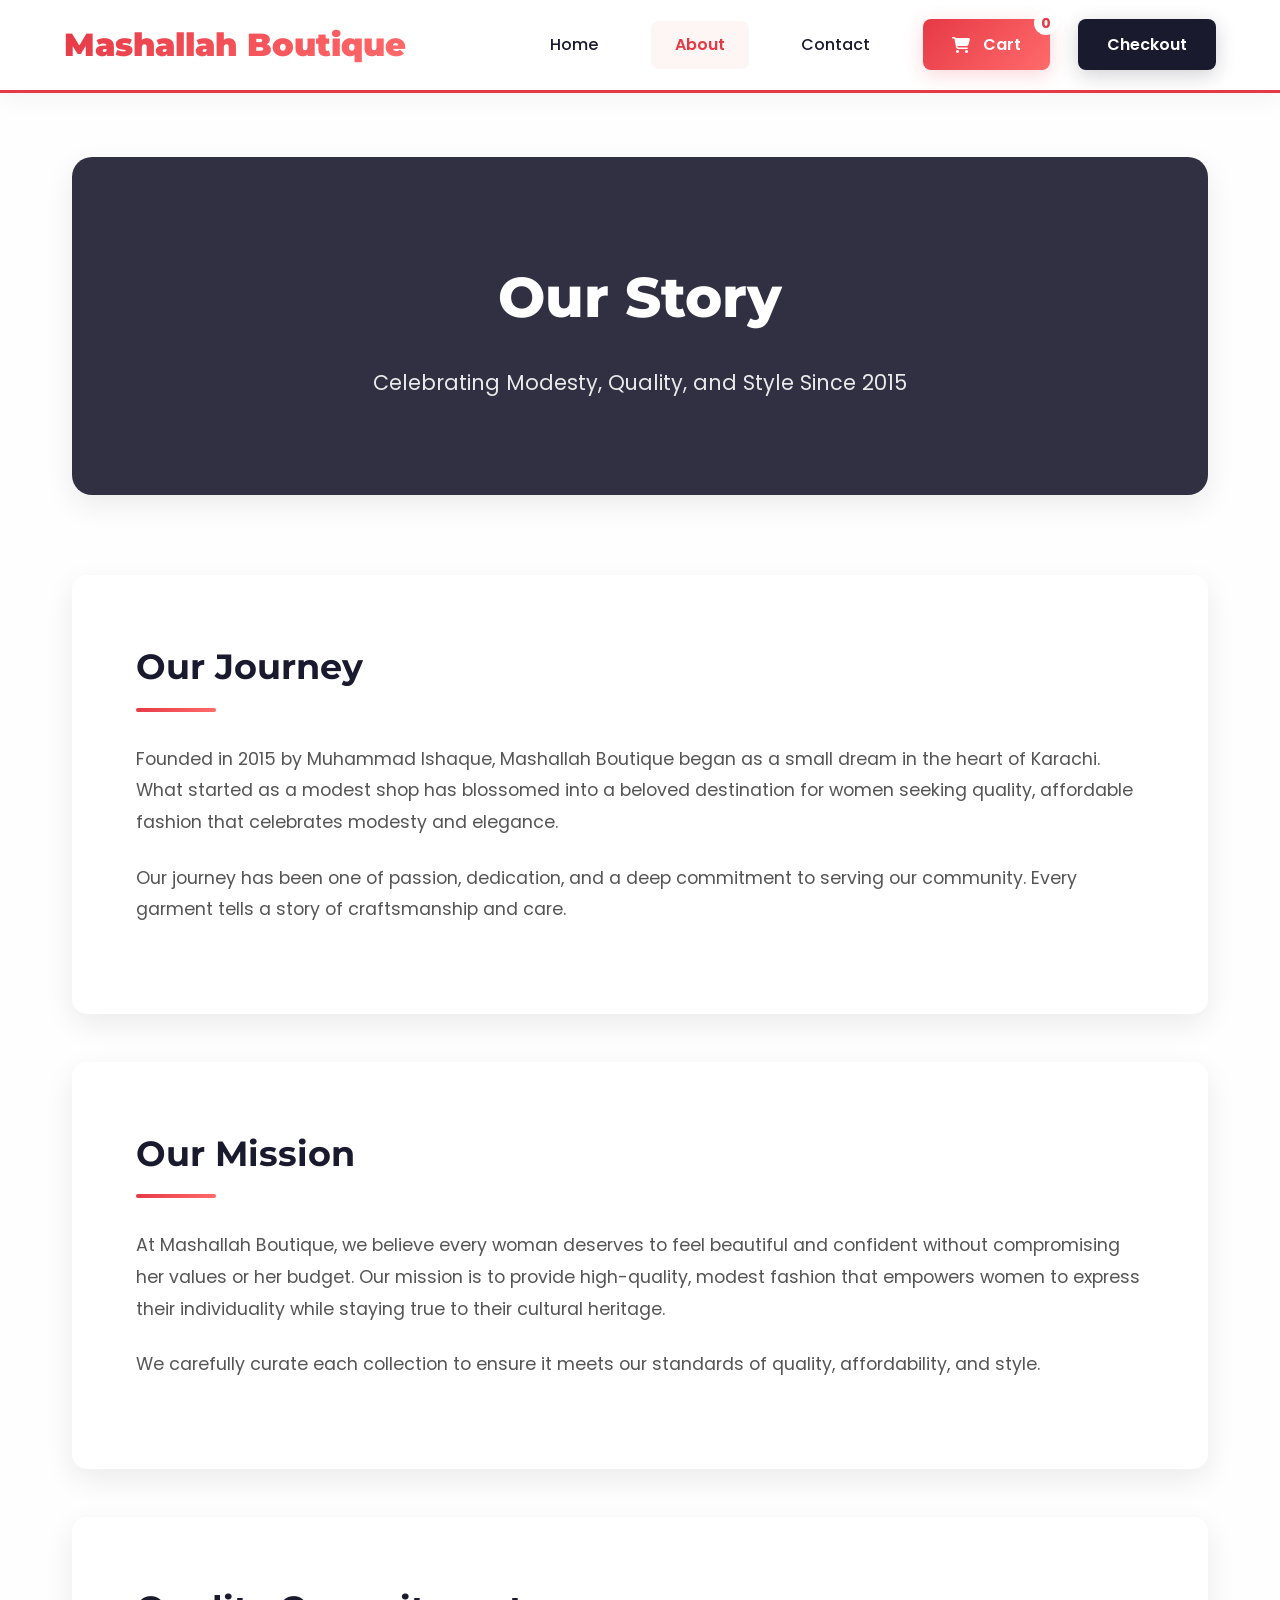
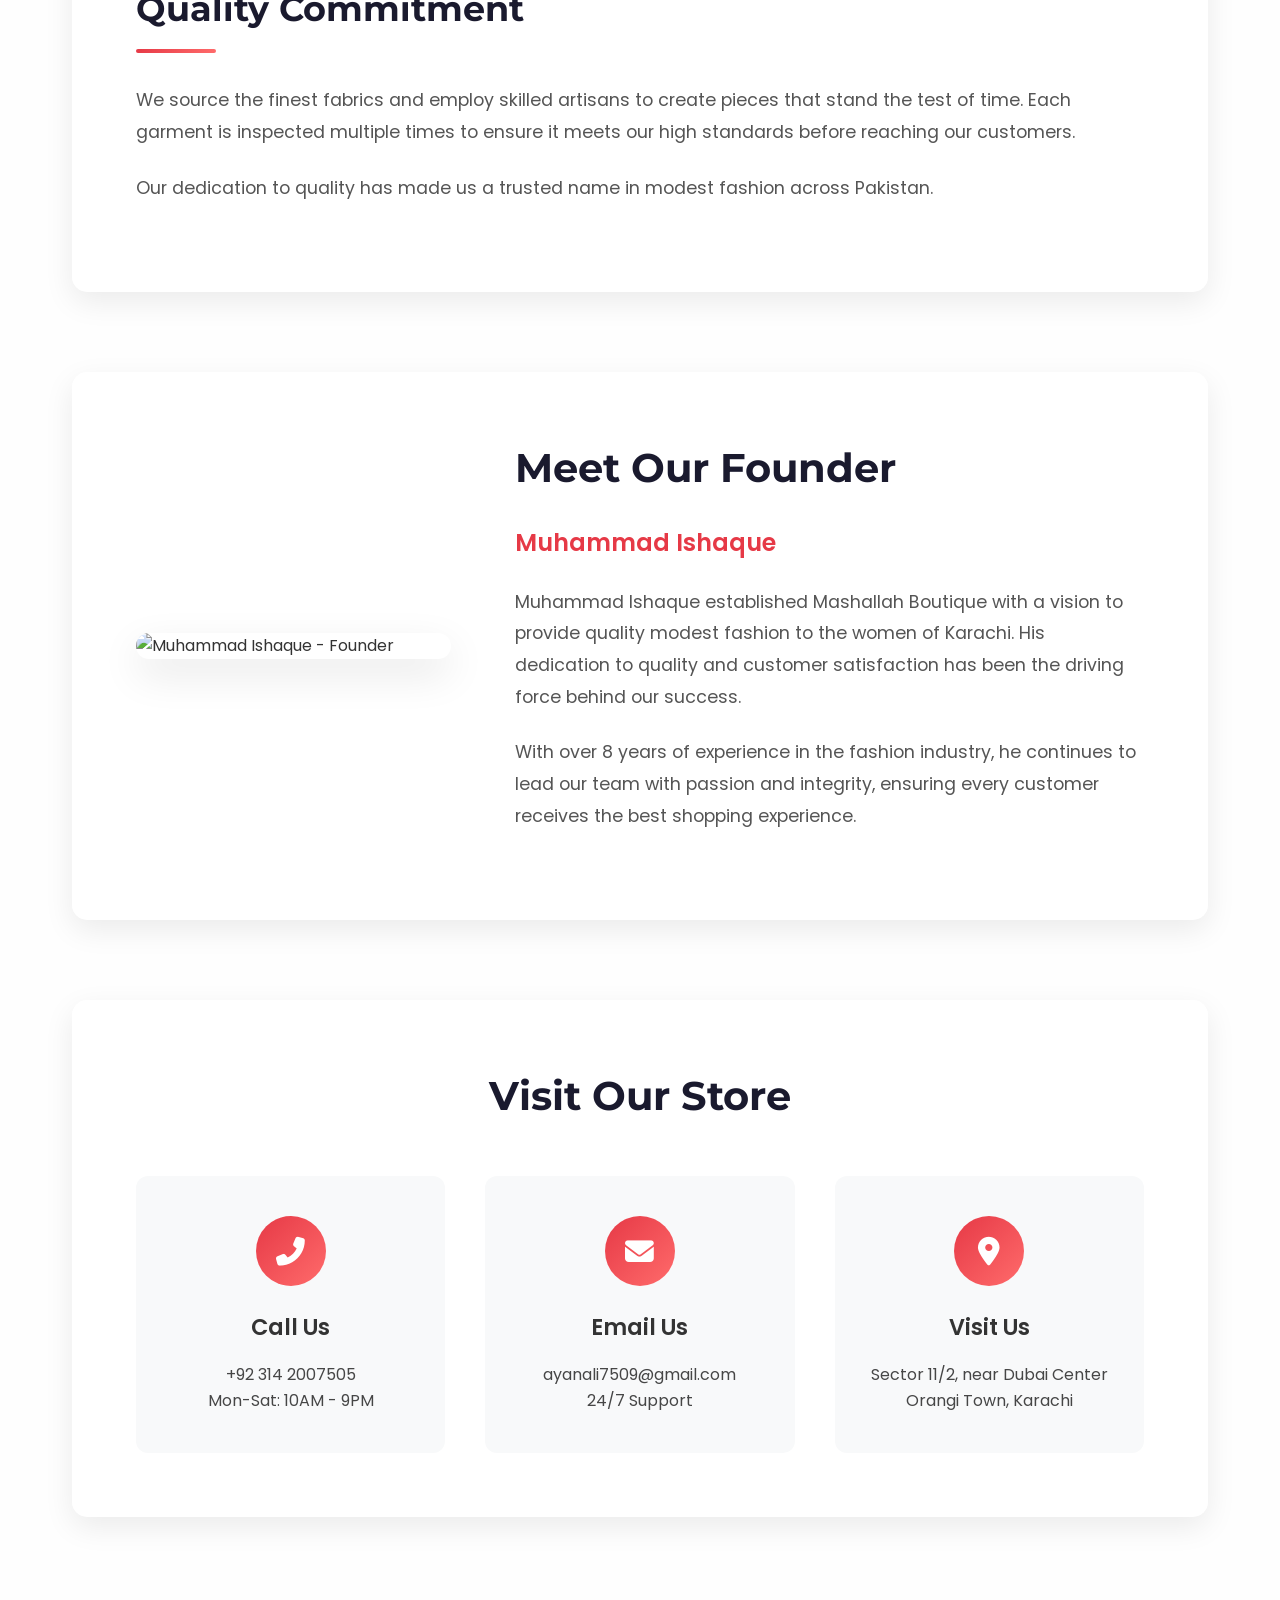
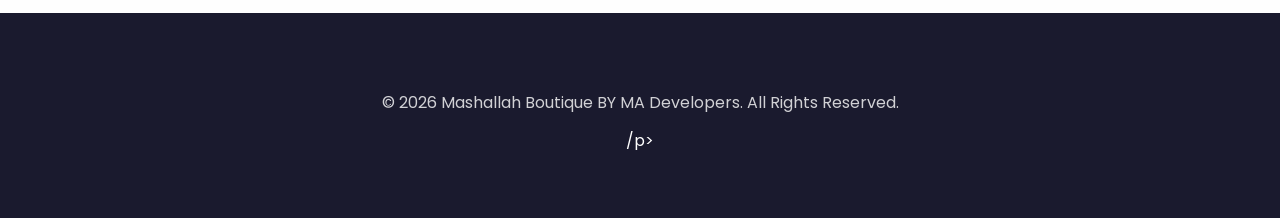
==== commit 26542188: "Update about.html" ====
--- a/about.html
+++ b/about.html
@@ -3,8 +3,23 @@
 <head>
     <meta charset="UTF-8">
     <title>About Us - Mashallah Boutique</title>
-     <link rel="stylesheet" href="style.css">
+    <link rel="stylesheet" href="https://cdnjs.cloudflare.com/ajax/libs/font-awesome/6.4.0/css/all.min.css">
+    <link href="https://fonts.googleapis.com/css2?family=Poppins:wght@300;400;500;600;700;800&family=Montserrat:wght@700;800;900&display=swap" rel="stylesheet">
     <style>
+        /* E-commerce Theme - Same as index */
+        :root {
+            --primary: #e63946;
+            --primary-dark: #d62828;
+            --secondary: #2a9d8f;
+            --dark: #1a1a2e;
+            --light: #f8f9fa;
+            --light-gray: #e9ecef;
+            --gradient: linear-gradient(135deg, #e63946 0%, #ff6b6b 100%);
+            --shadow: 0 10px 30px rgba(0, 0, 0, 0.08);
+            --shadow-hover: 0 20px 50px rgba(230, 57, 70, 0.15);
+            --transition: all 0.3s cubic-bezier(0.4, 0, 0.2, 1);
+        }
+
         * {
             margin: 0;
             padding: 0;
@@ -12,456 +27,391 @@
         }
 
         body {
-            font-family: 'Segoe UI', system-ui, -apple-system, sans-serif;
-            background: linear-gradient(135deg, #f7f7f7 0%, #f0f2f5 100%);
+            font-family: 'Poppins', sans-serif;
+            background: #fefefe;
             color: #333;
             line-height: 1.6;
             min-height: 100vh;
         }
 
-
-       
+        /* Navigation - Same as index */
+        .navbar {
+            display: flex;
+            justify-content: space-between;
+            align-items: center;
+            background: white;
+            padding: 1.2rem 4rem;
+            box-shadow: 0 4px 25px rgba(0, 0, 0, 0.05);
+            position: sticky;
+            top: 0;
+            z-index: 1000;
+            border-bottom: 3px solid var(--primary);
+        }
+
+        .navbar h1 {
+            font-family: 'Montserrat', sans-serif;
+            font-size: 2rem;
+            font-weight: 900;
+            background: var(--gradient);
+            -webkit-background-clip: text;
+            -webkit-text-fill-color: transparent;
+            background-clip: text;
+        }
+
+        .navbar-right {
+            display: flex;
+            align-items: center;
+            gap: 1.8rem;
+        }
+
+        .nav-link {
+            color: var(--dark);
+            text-decoration: none;
+            font-weight: 500;
+            padding: 0.7rem 1.5rem;
+            border-radius: 8px;
+            transition: var(--transition);
+            position: relative;
+        }
+
+        .nav-link:hover {
+            color: var(--primary);
+            background: rgba(230, 57, 70, 0.05);
+        }
+
+        .nav-link.active {
+            color: var(--primary);
+            font-weight: 600;
+            background: rgba(230, 57, 70, 0.05);
+        }
+
+        .cart-btn {
+            display: flex;
+            align-items: center;
+            gap: 0.8rem;
+            padding: 0.8rem 1.8rem;
+            background: var(--gradient);
+            color: white;
+            border-radius: 8px;
+            text-decoration: none;
+            font-weight: 600;
+            transition: var(--transition);
+            position: relative;
+            box-shadow: 0 5px 20px rgba(230, 57, 70, 0.2);
+        }
+
+        .cart-btn:hover {
+            transform: translateY(-3px);
+            box-shadow: var(--shadow-hover);
+        }
 
         #cart-count {
             background: white;
-            color: #ff5c5c;
-            border-radius: 50%;
+            color: var(--primary);
+            font-size: 0.9rem;
             width: 24px;
             height: 24px;
-            display: flex;
-            align-items: center;
-            justify-content: center;
-            font-size: 0.9rem;
-            font-weight: bold;
-        }
-
-        .checkout-link {
-            padding: 10px 20px;
-            background: #000;
-            color: white;
-            text-decoration: none;
-            border-radius: 6px;
-            font-weight: 600;
-            transition: all 0.3s;
-        }
-
-        .checkout-link:hover {
-            background: #333;
-            transform: translateY(-2px);
-            box-shadow: 0 4px 12px rgba(0, 0, 0, 0.2);
-        }
-
-        /* About Container */
-        .about-container {
-            max-width: 1200px;
-            margin: 60px auto;
-            padding: 0 20px;
-            animation: fadeIn 0.8s ease-out;
-        }
-
-        @keyframes fadeIn {
-            from { opacity: 0; transform: translateY(20px); }
-            to { opacity: 1; transform: translateY(0); }
-        }
-
-        /* Hero Section */
-        .about-hero {
-            text-align: center;
-            margin-bottom: 80px;
-            padding: 80px 40px;
-            background: linear-gradient(135deg, rgba(255, 92, 92, 0.9), rgba(255, 154, 60, 0.9)), 
-                        linear-gradient(rgba(0,0,0,0.2), rgba(0,0,0,0.2));
-            background-size: cover;
-            background-position: center;
-            border-radius: 20px;
-            color: white;
-            position: relative;
-            overflow: hidden;
-            animation: slideDown 0.8s ease-out;
-        }
-
-        @keyframes slideDown {
-            from { opacity: 0; transform: translateY(-40px); }
-            to { opacity: 1; transform: translateY(0); }
-        }
-
-        .about-hero::before {
-            content: '';
-            position: absolute;
-            top: 0;
-            left: 0;
-            right: 0;
-            bottom: 0;
-            background: linear-gradient(45deg, transparent 48%, rgba(255, 255, 255, 0.1) 50%, transparent 52%);
-            background-size: 200% 200%;
-            animation: shimmer 3s infinite linear;
-        }
-
-        @keyframes shimmer {
-            0% { background-position: -200% 0; }
-            100% { background-position: 200% 0; }
-        }
-
-        .about-hero h1 {
-            font-size: 56px;
-            margin-bottom: 20px;
-            font-weight: 800;
-            text-shadow: 2px 2px 4px rgba(0, 0, 0, 0.3);
-            position: relative;
-        }
-
-        .about-hero p {
-            font-size: 22px;
-            max-width: 800px;
-            margin: 0 auto;
-            opacity: 0.95;
-            position: relative;
-            font-weight: 500;
-        }
-
-        /* About Sections */
-        .about-section {
-            background: white;
-            padding: 50px 40px;
-            border-radius: 20px;
-            box-shadow: 0 15px 50px rgba(0, 0, 0, 0.08);
-            margin-bottom: 60px;
-            position: relative;
-            overflow: hidden;
-            animation: fadeInUp 0.8s ease-out both;
-            border: 1px solid rgba(255, 255, 255, 0.3);
-        }
-
-        .about-section:nth-child(2) { animation-delay: 0.2s; }
-        .about-section:nth-child(3) { animation-delay: 0.4s; }
-        .about-section:nth-child(4) { animation-delay: 0.6s; }
-
-        @keyframes fadeInUp {
-            from { opacity: 0; transform: translateY(40px); }
-            to { opacity: 1; transform: translateY(0); }
-        }
-
-        .about-section::before {
-            content: '';
-            position: absolute;
-            top: 0;
-            left: 0;
-            width: 6px;
-            height: 100%;
-            background: linear-gradient(180deg, #ff5c5c, #ff9a3c);
-            transform: scaleY(0);
-            transform-origin: top;
-            transition: transform 0.6s ease;
-        }
-
-        .about-section:hover::before {
-            transform: scaleY(1);
-        }
-
-        .about-section h2 {
-            color: #222;
-            margin-bottom: 30px;
-            font-size: 36px;
-            font-weight: 700;
-            position: relative;
-            padding-left: 20px;
-        }
-
-        .about-section h2::before {
-            content: '';
-            position: absolute;
-            left: 0;
-            top: 50%;
-            transform: translateY(-50%);
-            width: 8px;
-            height: 40px;
-            background: linear-gradient(180deg, #ff5c5c, #ff9a3c);
-            border-radius: 4px;
-        }
-
-        .about-section p {
-            color: #555;
-            margin-bottom: 25px;
-            font-size: 18px;
-            line-height: 1.8;
-            position: relative;
-            padding-left: 20px;
-            animation: paragraphReveal 0.8s ease-out both;
-        }
-
-        .about-section p:nth-child(2) { animation-delay: 0.1s; }
-        .about-section p:nth-child(3) { animation-delay: 0.2s; }
-
-        @keyframes paragraphReveal {
-            from { opacity: 0; transform: translateX(-20px); }
-            to { opacity: 1; transform: translateX(0); }
-        }
-
-        /* Founder Section */
-        .founder-section {
-            background: linear-gradient(135deg, #222 0%, #444 100%);
-            color: white;
-            padding: 60px 40px;
-            border-radius: 20px;
-            margin-bottom: 60px;
-            position: relative;
-            overflow: hidden;
-            animation: scaleIn 0.8s ease-out both;
-        }
-
-        @keyframes scaleIn {
-            from { opacity: 0; transform: scale(0.95); }
-            to { opacity: 1; transform: scale(1); }
-        }
-
-        .founder-section::before {
-            content: '';
-            position: absolute;
-            top: 0;
-            left: 0;
-            right: 0;
-            bottom: 0;
-            background: radial-gradient(circle at 30% 30%, rgba(255, 92, 92, 0.2) 0%, transparent 50%);
-        }
-
-        .founder-section h2 {
-            font-size: 40px;
-            margin-bottom: 40px;
-            text-align: center;
-            font-weight: 700;
-            position: relative;
-        }
-
-        .founder-info {
-            display: flex;
-            align-items: center;
-            justify-content: center;
-            gap: 60px;
-            flex-wrap: wrap;
-        }
-
-        .founder-image {
-            width: 220px;
-            height: 220px;
-            border-radius: 50%;
-            background: linear-gradient(135deg, #ff5c5c, #ff9a3c);
-            display: flex;
-            align-items: center;
-            justify-content: center;
-            font-size: 24px;
-            border: 6px solid white;
-            color: white;
-            font-weight: bold;
-            animation: rotate 20s linear infinite;
-            position: relative;
-            overflow: hidden;
-        }
-
-        @keyframes rotate {
-            0% { transform: rotate(0deg); }
-            100% { transform: rotate(360deg); }
-        }
-
-        .founder-image::before {
-            content: '';
-            position: absolute;
-            top: -50%;
-            left: -50%;
-            width: 200%;
-            height: 200%;
-            background: linear-gradient(45deg, transparent 30%, rgba(255, 255, 255, 0.2) 50%, transparent 70%);
-            animation: shine 3s infinite linear;
-        }
-
-        @keyframes shine {
-            0% { transform: translateX(-100%) translateY(-100%) rotate(45deg); }
-            100% { transform: translateX(100%) translateY(100%) rotate(45deg); }
-        }
-
-        .founder-details {
-            max-width: 600px;
-            position: relative;
-        }
-
-        .founder-details h3 {
-            font-size: 32px;
-            margin-bottom: 20px;
-            font-weight: 700;
-        }
-
-        .founder-details p {
-            margin-bottom: 20px;
-            font-size: 17px;
-            line-height: 1.8;
-            opacity: 0.9;
-        }
-
-        /* Contact Info */
-        .contact-info {
-            background: white;
-            padding: 60px 40px;
-            border-radius: 20px;
-            box-shadow: 0 15px 50px rgba(0, 0, 0, 0.08);
-            text-align: center;
-            animation: slideInUp 0.8s ease-out both;
-        }
-
-        @keyframes slideInUp {
-            from { opacity: 0; transform: translateY(60px); }
-            to { opacity: 1; transform: translateY(0); }
-        }
-
-        .contact-info h2 {
-            color: #222;
-            margin-bottom: 50px;
-            font-size: 36px;
-            font-weight: 700;
-            position: relative;
-            display: inline-block;
-        }
-
-        .contact-info h2::after {
-            content: '';
-            position: absolute;
-            bottom: -15px;
-            left: 50%;
-            transform: translateX(-50%);
-            width: 100px;
-            height: 4px;
-            background: linear-gradient(90deg, #ff5c5c, #ff9a3c);
-            border-radius: 2px;
-        }
-
-        .contact-items {
-            display: grid;
-            grid-template-columns: repeat(auto-fit, minmax(280px, 1fr));
-            gap: 40px;
-        }
-
-        .contact-item {
-            padding: 40px 30px;
-            background: linear-gradient(135deg, #f8f9fa 0%, #e9ecef 100%);
-            border-radius: 16px;
-            transition: all 0.4s cubic-bezier(0.175, 0.885, 0.32, 1.275);
-            position: relative;
-            overflow: hidden;
-        }
-
-        .contact-item:hover {
-            transform: translateY(-15px);
-            background: linear-gradient(135deg, #ff5c5c, #ff9a3c);
-            color: white;
-        }
-
-        .contact-item:hover .icon {
-            background: white;
-            color: #ff5c5c;
-            transform: rotate(15deg) scale(1.1);
-        }
-
-        .contact-item:hover h3,
-        .contact-item:hover p {
-            color: white;
-        }
-
-        .contact-item .icon {
-            width: 70px;
-            height: 70px;
-            background: #ff5c5c;
             border-radius: 50%;
             display: flex;
             align-items: center;
             justify-content: center;
+            position: absolute;
+            top: -8px;
+            right: -8px;
+            font-weight: 700;
+        }
+
+        .checkout-link {
+            padding: 0.8rem 1.8rem;
+            background: var(--dark);
             color: white;
-            font-size: 20px;
-            font-weight: bold;
-            margin: 0 auto 25px;
-            transition: all 0.4s;
-        }
-
-        .contact-item h3 {
-            color: #222;
-            margin-bottom: 15px;
-            font-size: 22px;
-            font-weight: 700;
-            transition: color 0.4s;
-        }
-
-        .contact-item p {
-            color: #666;
-            margin-bottom: 10px;
-            font-size: 16px;
-            line-height: 1.6;
-            transition: color 0.4s;
-        }
-
-        /* Footer */
+            border-radius: 8px;
+            text-decoration: none;
+            font-weight: 600;
+            transition: var(--transition);
+            box-shadow: 0 5px 20px rgba(26, 26, 46, 0.2);
+        }
+
+        .checkout-link:hover {
+            background: #151525;
+            transform: translateY(-3px);
+        }
+
+        /* About Container */
+        .about-container {
+            max-width: 1200px;
+            margin: 4rem auto;
+            padding: 0 2rem;
+        }
+
+        /* Hero Section */
+        .about-hero {
+            background: linear-gradient(rgba(26, 26, 46, 0.9), rgba(26, 26, 46, 0.9)),
+                        url('https://images.unsplash.com/photo-1441986300917-64674bd600d8?ixlib=rb-4.0.3&auto=format&fit=crop&w=1800&q=80');
+            background-size: cover;
+            background-position: center;
+            padding: 6rem 4rem;
+            border-radius: 20px;
+            color: white;
+            text-align: center;
+            margin-bottom: 5rem;
+            box-shadow: var(--shadow);
+        }
+
+        .about-hero h1 {
+            font-family: 'Montserrat', sans-serif;
+            font-size: 3.5rem;
+            margin-bottom: 1.5rem;
+            font-weight: 800;
+        }
+
+        .about-hero p {
+            font-size: 1.3rem;
+            max-width: 800px;
+            margin: 0 auto;
+            opacity: 0.9;
+        }
+
+        /* About Sections */
+        .about-section {
+            background: white;
+            padding: 4rem;
+            border-radius: 15px;
+            box-shadow: var(--shadow);
+            margin-bottom: 3rem;
+            transition: var(--transition);
+        }
+
+        .about-section:hover {
+            transform: translateY(-5px);
+            box-shadow: var(--shadow-hover);
+        }
+
+        .about-section h2 {
+            font-family: 'Montserrat', sans-serif;
+            font-size: 2.2rem;
+            margin-bottom: 2rem;
+            color: var(--dark);
+            position: relative;
+            padding-bottom: 1rem;
+        }
+
+        .about-section h2::after {
+            content: '';
+            position: absolute;
+            bottom: 0;
+            left: 0;
+            width: 80px;
+            height: 4px;
+            background: var(--gradient);
+            border-radius: 2px;
+        }
+
+        .about-section p {
+            font-size: 1.1rem;
+            line-height: 1.8;
+            margin-bottom: 1.5rem;
+            color: #555;
+        }
+
+        /* Founder Section */
+        .founder-section {
+            background: white;
+            padding: 4rem;
+            border-radius: 15px;
+            box-shadow: var(--shadow);
+            margin: 5rem 0;
+            display: grid;
+            grid-template-columns: 1fr 2fr;
+            gap: 4rem;
+            align-items: center;
+        }
+
+        .founder-image-container {
+            position: relative;
+            border-radius: 15px;
+            overflow: hidden;
+            box-shadow: 0 15px 40px rgba(0, 0, 0, 0.1);
+        }
+
+        .founder-image {
+            width: 100%;
+            height: 400px;
+            object-fit: cover;
+            transition: transform 0.5s ease;
+        }
+
+        .founder-image-container:hover .founder-image {
+            transform: scale(1.05);
+        }
+
+        .founder-info h2 {
+            font-family: 'Montserrat', sans-serif;
+            font-size: 2.5rem;
+            margin-bottom: 1.5rem;
+            color: var(--dark);
+        }
+
+        .founder-info h3 {
+            font-size: 1.5rem;
+            color: var(--primary);
+            margin-bottom: 1.5rem;
+            font-weight: 600;
+        }
+
+        .founder-info p {
+            font-size: 1.1rem;
+            line-height: 1.8;
+            color: #555;
+            margin-bottom: 1.5rem;
+        }
+
+        /* Contact Info */
+        .contact-info {
+            background: white;
+            padding: 4rem;
+            border-radius: 15px;
+            box-shadow: var(--shadow);
+            text-align: center;
+        }
+
+        .contact-info h2 {
+            font-family: 'Montserrat', sans-serif;
+            font-size: 2.5rem;
+            margin-bottom: 3rem;
+            color: var(--dark);
+        }
+
+        .contact-grid {
+            display: grid;
+            grid-template-columns: repeat(auto-fit, minmax(250px, 1fr));
+            gap: 2.5rem;
+        }
+
+        .contact-card {
+            padding: 2.5rem 2rem;
+            background: var(--light);
+            border-radius: 12px;
+            transition: var(--transition);
+        }
+
+        .contact-card:hover {
+            background: var(--gradient);
+            color: white;
+            transform: translateY(-10px);
+        }
+
+        .contact-card:hover .icon {
+            background: white;
+            color: var(--primary);
+        }
+
+        .contact-card .icon {
+            width: 70px;
+            height: 70px;
+            background: var(--gradient);
+            border-radius: 50%;
+            display: flex;
+            align-items: center;
+            justify-content: center;
+            margin: 0 auto 1.5rem;
+            font-size: 1.8rem;
+            color: white;
+            transition: var(--transition);
+        }
+
+        .contact-card h3 {
+            font-size: 1.4rem;
+            margin-bottom: 1rem;
+            font-weight: 600;
+        }
+
+        .contact-card p {
+            font-size: 1rem;
+            opacity: 0.9;
+        }
+
+        /* Footer - Same as index */
         footer {
+            background: var(--dark);
+            color: white;
+            padding: 4rem 2rem;
             text-align: center;
-            padding: 40px 0;
-            background: #222;
-            color: #fff;
-            margin-top: 80px;
+            margin-top: 6rem;
         }
 
         footer p {
-            margin: 0;
-            font-size: 16px;
-            opacity: 0.9;
+            opacity: 0.8;
+            margin: 0.8rem 0;
+            font-size: 1rem;
         }
 
         /* Responsive */
+        @media (max-width: 1024px) {
+            .navbar {
+                padding: 1rem 2rem;
+            }
+            
+            .about-hero h1 {
+                font-size: 3rem;
+            }
+            
+            .founder-section {
+                grid-template-columns: 1fr;
+                gap: 3rem;
+                text-align: center;
+            }
+        }
+
         @media (max-width: 768px) {
             .navbar {
                 flex-direction: column;
-                gap: 15px;
-                padding: 15px;
+                gap: 1.5rem;
+                padding: 1rem;
             }
             
             .navbar-right {
                 flex-wrap: wrap;
                 justify-content: center;
-                gap: 15px;
+                gap: 1rem;
+            }
+            
+            .about-container {
+                padding: 0 1.5rem;
+                margin: 2rem auto;
             }
             
             .about-hero {
-                padding: 60px 20px;
+                padding: 4rem 2rem;
             }
             
             .about-hero h1 {
-                font-size: 36px;
-            }
-            
-            .about-section {
-                padding: 30px 20px;
-            }
-            
-            .founder-info {
-                flex-direction: column;
-                text-align: center;
-                gap: 40px;
-            }
-            
-            .founder-details {
-                text-align: center;
-            }
-            
-            .contact-items {
+                font-size: 2.5rem;
+            }
+            
+            .about-section, .founder-section, .contact-info {
+                padding: 3rem 2rem;
+            }
+            
+            .contact-grid {
                 grid-template-columns: 1fr;
-                gap: 30px;
-            }
-            
-            .about-container {
-                padding: 0 15px;
-            }
-            
-            .about-section h2 {
-                font-size: 28px;
-            }
-            
-            .contact-info {
-                padding: 40px 20px;
-            }
+            }
+        }
+
+        /* Animations */
+        @keyframes fadeInUp {
+            from {
+                opacity: 0;
+                transform: translateY(30px);
+            }
+            to {
+                opacity: 1;
+                transform: translateY(0);
+            }
+        }
+
+        .about-section, .founder-section, .contact-info {
+            animation: fadeInUp 0.6s ease-out forwards;
         }
     </style>
 </head>
@@ -469,75 +419,83 @@
     <nav class="navbar">
         <h1>Mashallah Boutique</h1>
         <div class="navbar-right">
-              <a href="index.html" class="cart-btn">Home</a>
-            <a href="contact.html" class="cart-btn">Contact</a>
-            <a href="about.html" class="cart-btn">About</a>
-            <a href="cart.html" class="cart-btn">🛒 Cart <span id="cart-count">0</span></a>
+            <a href="index.html" class="nav-link">Home</a>
+            <a href="about.html" class="nav-link active">About</a>
+            <a href="contact.html" class="nav-link">Contact</a>
+            <a href="cart.html" class="cart-btn">
+                <i class="fas fa-shopping-cart"></i>
+                Cart <span id="cart-count">0</span>
+            </a>
             <a href="checkout.html" class="checkout-link">Checkout</a>
         </div>
     </nav>
 
     <div class="about-container">
         <div class="about-hero">
-            <h1>About Us</h1>
+            <h1>Our Story</h1>
             <p>Celebrating Modesty, Quality, and Style Since 2015</p>
         </div>
 
         <div class="about-section">
-            <h2>Our Story</h2>
-            <p>Founded in 2015 by Muhammad Ishaque, Mashallah Boutique Center began as a small dream in the heart of Karachi. What started as a modest shop has blossomed into a beloved destination for women seeking quality, affordable fashion that celebrates modesty and elegance.</p>
+            <h2>Our Journey</h2>
+            <p>Founded in 2015 by Muhammad Ishaque, Mashallah Boutique began as a small dream in the heart of Karachi. What started as a modest shop has blossomed into a beloved destination for women seeking quality, affordable fashion that celebrates modesty and elegance.</p>
             <p>Our journey has been one of passion, dedication, and a deep commitment to serving our community. Every garment tells a story of craftsmanship and care.</p>
         </div>
 
         <div class="about-section">
             <h2>Our Mission</h2>
-            <p>At Mashallah Boutique Center, we believe every woman deserves to feel beautiful and confident without compromising her values or her budget. Our mission is to provide high-quality, modest fashion that empowers women to express their individuality while staying true to their cultural heritage.</p>
+            <p>At Mashallah Boutique, we believe every woman deserves to feel beautiful and confident without compromising her values or her budget. Our mission is to provide high-quality, modest fashion that empowers women to express their individuality while staying true to their cultural heritage.</p>
             <p>We carefully curate each collection to ensure it meets our standards of quality, affordability, and style.</p>
         </div>
 
         <div class="about-section">
-            <h2>Our Philosophy</h2>
-            <p>Fashion is more than just clothing—it's a form of self-expression and dignity. Our philosophy centers on the idea that modesty and style can coexist beautifully. We design with the modern woman in mind, creating pieces that are both fashionable and functional.</p>
-            <p>Every stitch is sewn with care, every fabric chosen with intention, and every design created with our customers in mind.</p>
+            <h2>Quality Commitment</h2>
+            <p>We source the finest fabrics and employ skilled artisans to create pieces that stand the test of time. Each garment is inspected multiple times to ensure it meets our high standards before reaching our customers.</p>
+            <p>Our dedication to quality has made us a trusted name in modest fashion across Pakistan.</p>
         </div>
 
         <div class="founder-section">
-            <h2>Meet Our Founder</h2>
+            <div class="founder-image-container">
+                <img src="https://i.ibb.co/WWVXk0RX/Chat-GPT-Image-Jan-23-2026-08-31-15-PM.png" 
+                     alt="Muhammad Ishaque - Founder" 
+                     class="founder-image">
+            </div>
             <div class="founder-info">
-                <div class="founder-image">MI</div>
-                <div class="founder-details">
-                    <h3>Muhammad Ishaque</h3>
-                    <p>Muhammad Ishaque established Mashallah Boutique Center with a vision to provide quality modest fashion to the women of Karachi. His dedication to quality and customer satisfaction has been the driving force behind our success.</p>
-                    <p>With over 8 years of experience in the fashion industry, he continues to lead our team with passion and integrity.</p>
+                <h2>Meet Our Founder</h2>
+                <h3>Muhammad Ishaque</h3>
+                <p>Muhammad Ishaque established Mashallah Boutique with a vision to provide quality modest fashion to the women of Karachi. His dedication to quality and customer satisfaction has been the driving force behind our success.</p>
+                <p>With over 8 years of experience in the fashion industry, he continues to lead our team with passion and integrity, ensuring every customer receives the best shopping experience.</p>
+            </div>
+        </div>
+
+        <div class="contact-info">
+            <h2>Visit Our Store</h2>
+            <div class="contact-grid">
+                <div class="contact-card">
+                    <div class="icon"><i class="fas fa-phone-alt"></i></div>
+                    <h3>Call Us</h3>
+                    <p>+92 314 2007505</p>
+                    <p>Mon-Sat: 10AM - 9PM</p>
+                </div>
+                <div class="contact-card">
+                    <div class="icon"><i class="fas fa-envelope"></i></div>
+                    <h3>Email Us</h3>
+                    <p>ayanali7509@gmail.com</p>
+                    <p>24/7 Support</p>
+                </div>
+                <div class="contact-card">
+                    <div class="icon"><i class="fas fa-map-marker-alt"></i></div>
+                    <h3>Visit Us</h3>
+                    <p>Sector 11/2, near Dubai Center</p>
+                    <p>Orangi Town, Karachi</p>
                 </div>
             </div>
         </div>
-
-        <div class="contact-info">
-            <h2>Get In Touch</h2>
-            <div class="contact-items">
-                <div class="contact-item">
-                    <div class="icon">PH</div>
-                    <h3>Phone</h3>
-                    <p>+92 314 2007505</p>
-                </div>
-                <div class="contact-item">
-                    <div class="icon">EM</div>
-                    <h3>Email</h3>
-                    <p>ayanali7509@gmail.com</p>
-                </div>
-                <div class="contact-item">
-                    <div class="icon">AD</div>
-                    <h3>Address</h3>
-                    <p>Sector 11/2, near Dubai Center</p>
-                    <p>Orangi Town, Karachi, Pakistan</p>
-                </div>
-            </div>
-        </div>
     </div>
 
     <footer>
-        <p>© 2026 Mashallah Boutique. All Rights Reserved.</p>
+        <p>© 2026 Mashallah Boutique BY MA Developers. All Rights Reserved.</p>
+       /p>
     </footer>
 
     <script>
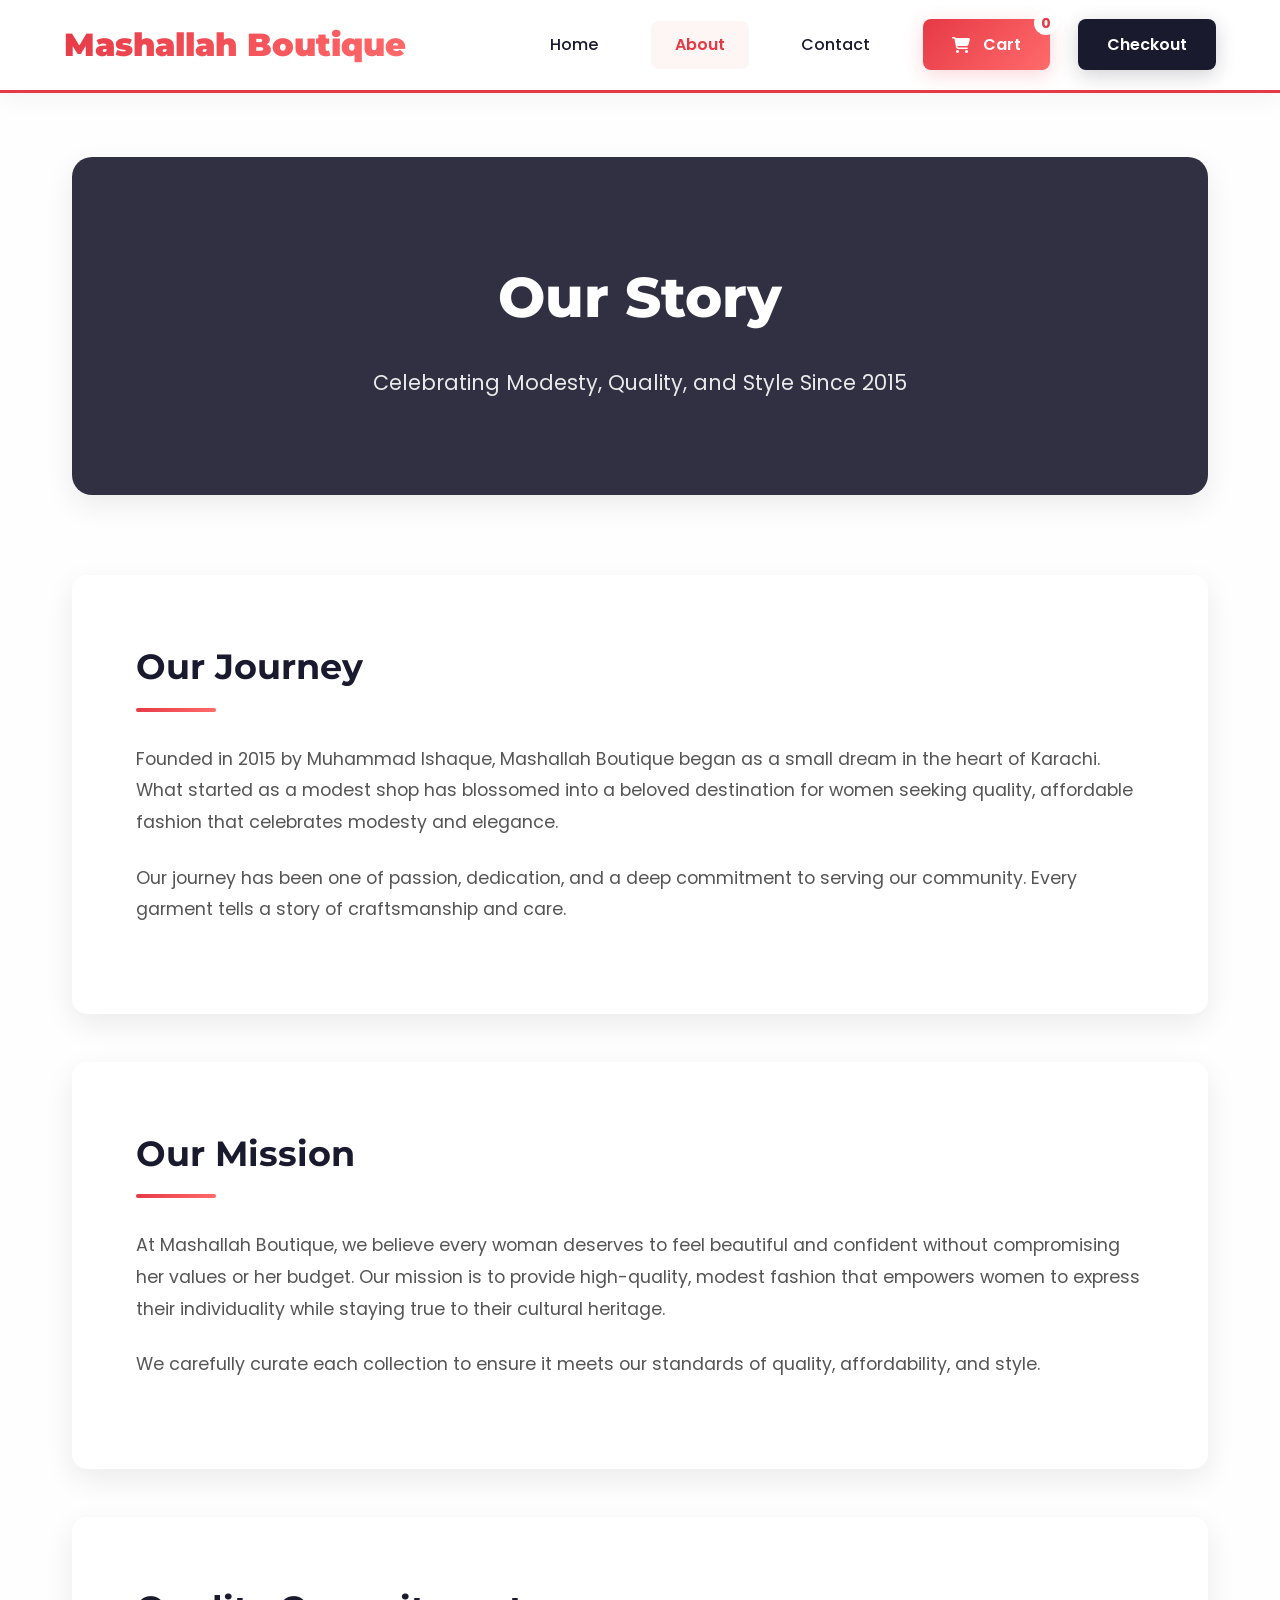
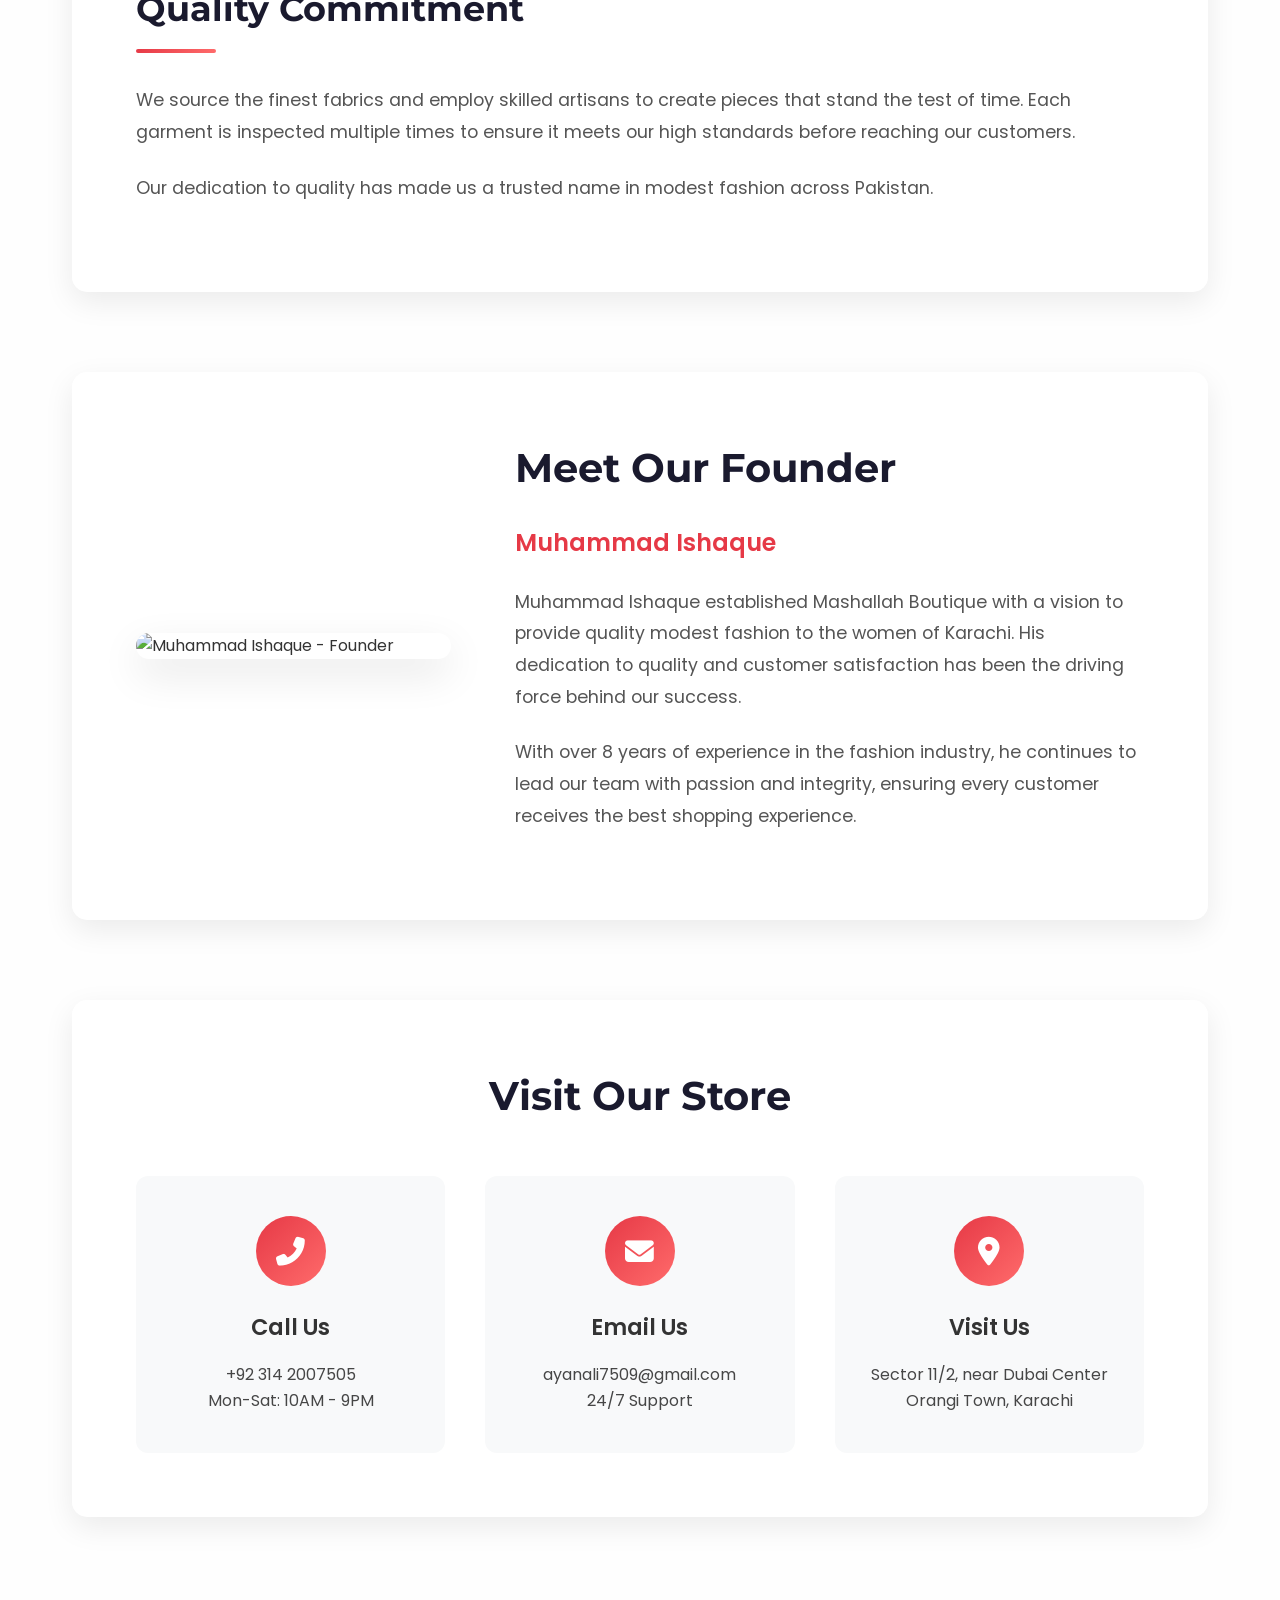
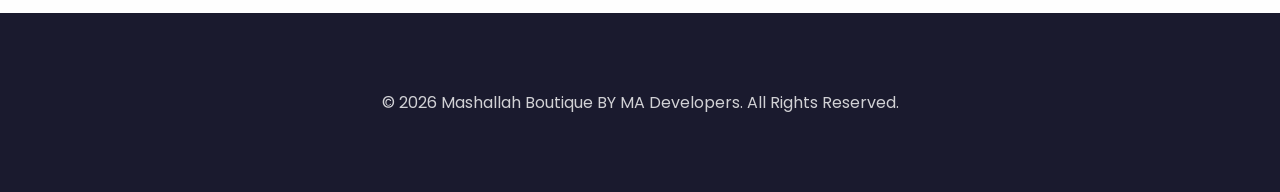
==== commit 4a38a8ec: "Update about.html" ====
--- a/about.html
+++ b/about.html
@@ -495,7 +495,6 @@
 
     <footer>
         <p>© 2026 Mashallah Boutique BY MA Developers. All Rights Reserved.</p>
-       /p>
     </footer>
 
     <script>
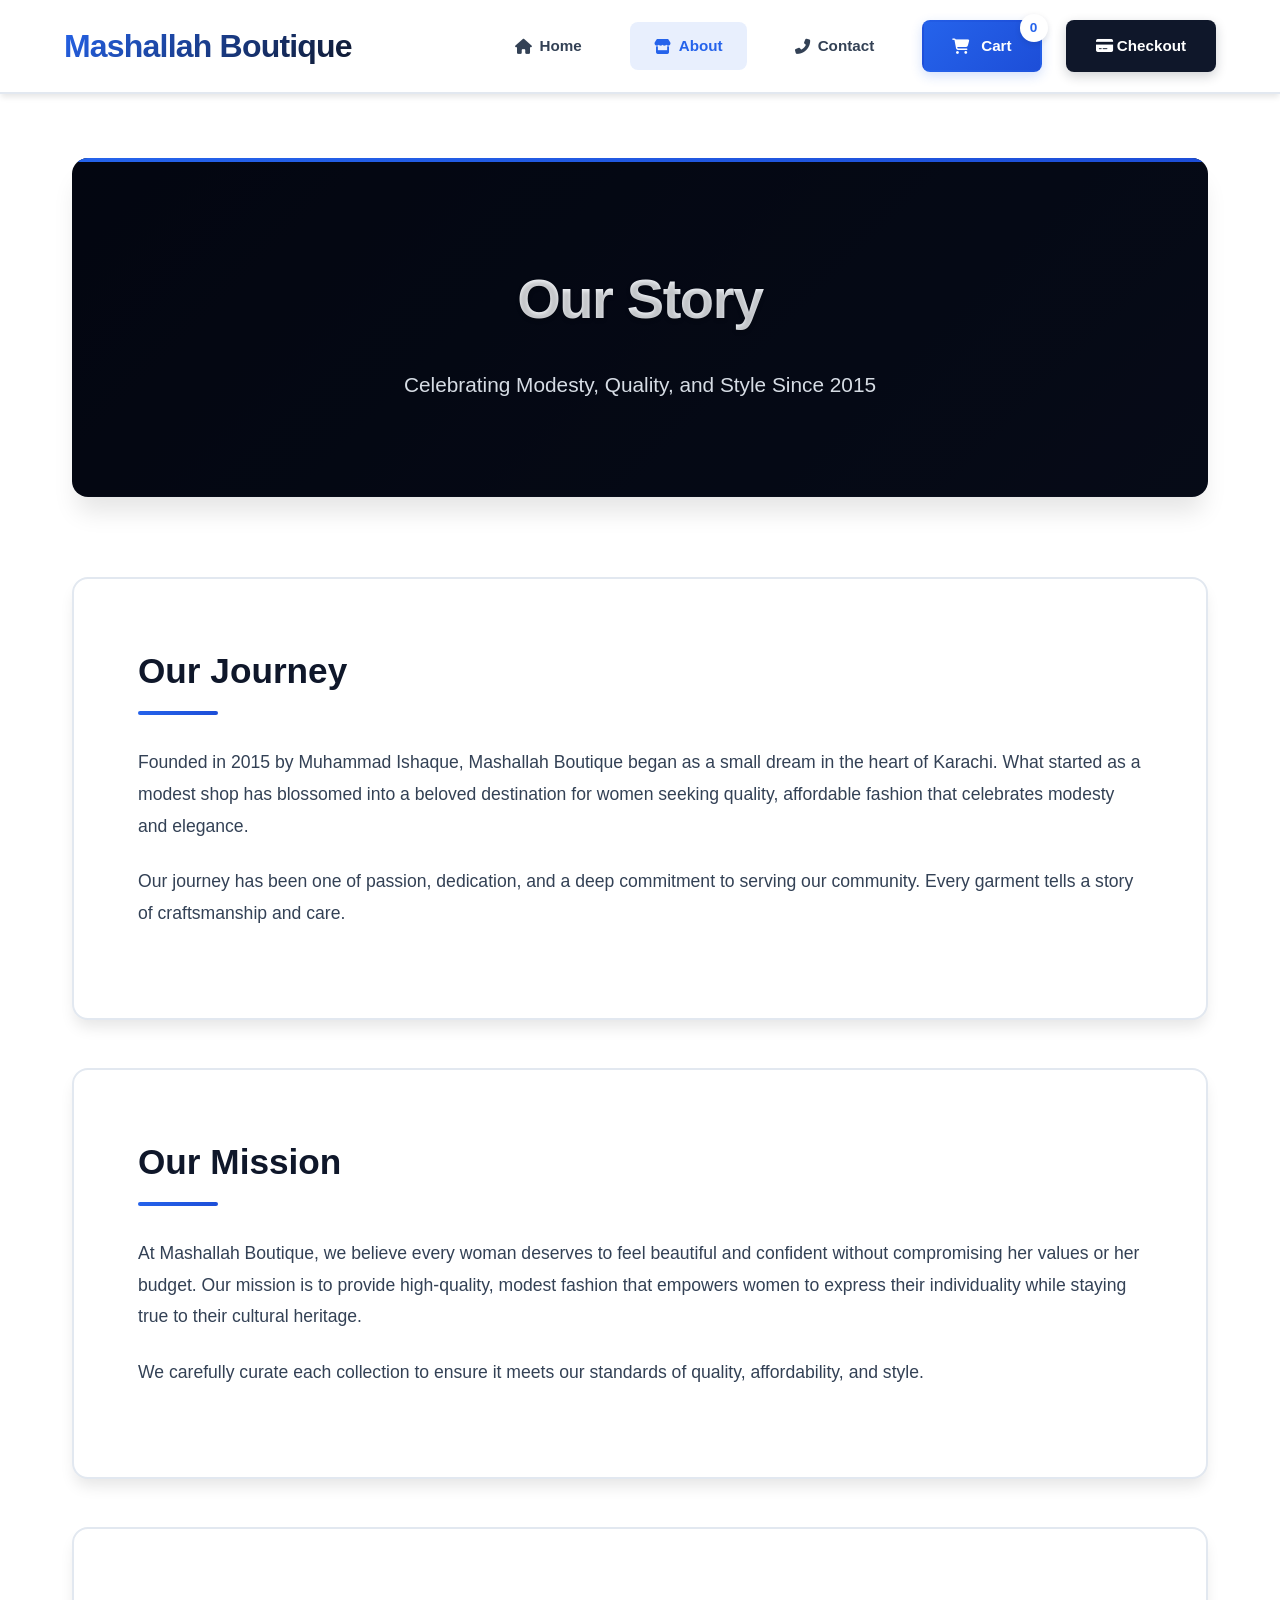
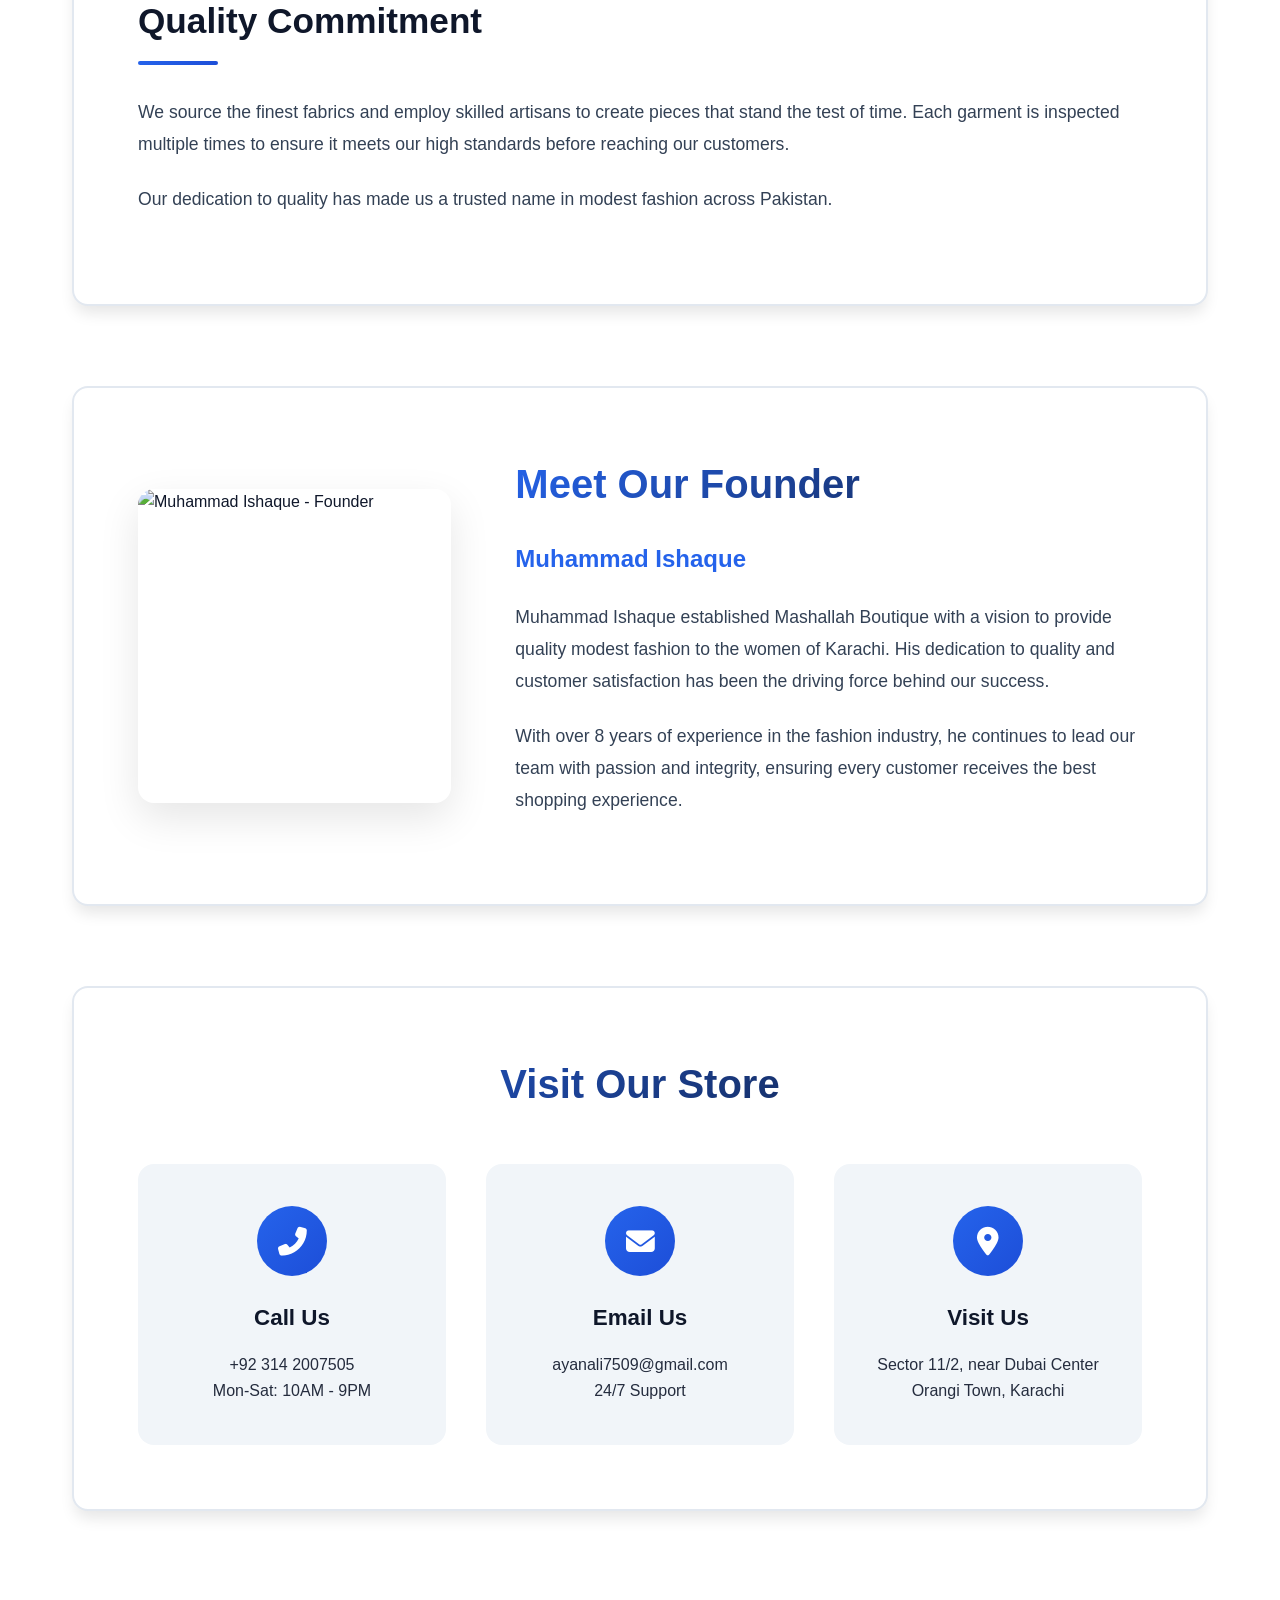
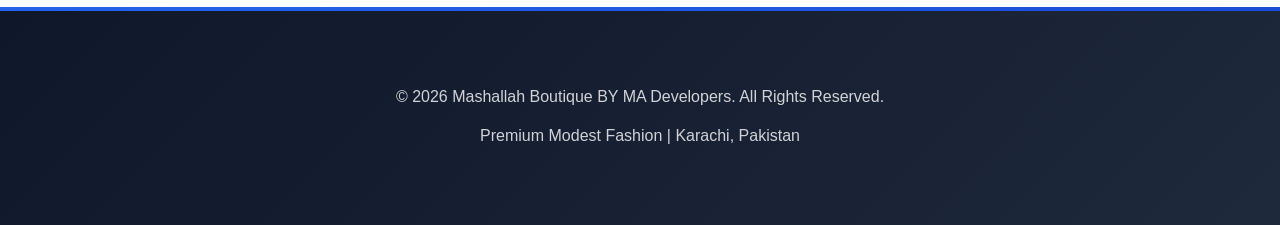
==== commit e391207a: "Update about.html" ====
--- a/about.html
+++ b/about.html
@@ -4,20 +4,31 @@
     <meta charset="UTF-8">
     <title>About Us - Mashallah Boutique</title>
     <link rel="stylesheet" href="https://cdnjs.cloudflare.com/ajax/libs/font-awesome/6.4.0/css/all.min.css">
-    <link href="https://fonts.googleapis.com/css2?family=Poppins:wght@300;400;500;600;700;800&family=Montserrat:wght@700;800;900&display=swap" rel="stylesheet">
     <style>
-        /* E-commerce Theme - Same as index */
+        /* ===== E-COMMERCE THEME - BLUE/BLACK ===== */
         :root {
-            --primary: #e63946;
-            --primary-dark: #d62828;
-            --secondary: #2a9d8f;
-            --dark: #1a1a2e;
-            --light: #f8f9fa;
-            --light-gray: #e9ecef;
-            --gradient: linear-gradient(135deg, #e63946 0%, #ff6b6b 100%);
-            --shadow: 0 10px 30px rgba(0, 0, 0, 0.08);
-            --shadow-hover: 0 20px 50px rgba(230, 57, 70, 0.15);
+            --primary: #2563eb;
+            --primary-dark: #1d4ed8;
+            --primary-light: #3b82f6;
+            --secondary: #0f172a;
+            --secondary-light: #1e293b;
+            --accent: #f59e0b;
+            --light: #ffffff;
+            --dark: #0f172a;
+            --gray-100: #f1f5f9;
+            --gray-200: #e2e8f0;
+            --gray-300: #cbd5e1;
+            --gray-500: #64748b;
+            --gray-700: #334155;
+            --border: #e2e8f0;
+            --shadow: 0 4px 6px -1px rgba(0, 0, 0, 0.1);
+            --shadow-lg: 0 10px 15px -3px rgba(0, 0, 0, 0.1);
+            --shadow-xl: 0 20px 25px -5px rgba(0, 0, 0, 0.1);
+            --gradient: linear-gradient(135deg, #2563eb 0%, #1d4ed8 100%);
+            --gradient-dark: linear-gradient(135deg, #0f172a 0%, #1e293b 100%);
             --transition: all 0.3s cubic-bezier(0.4, 0, 0.2, 1);
+            --radius: 16px;
+            --radius-sm: 8px;
         }
 
         * {
@@ -27,173 +38,228 @@
         }
 
         body {
-            font-family: 'Poppins', sans-serif;
-            background: #fefefe;
-            color: #333;
+            font-family: 'Inter', -apple-system, BlinkMacSystemFont, 'Segoe UI', sans-serif;
+            background: var(--light);
+            color: var(--dark);
             line-height: 1.6;
             min-height: 100vh;
         }
 
-        /* Navigation - Same as index */
+        /* ===== NAVIGATION ===== */
         .navbar {
             display: flex;
             justify-content: space-between;
             align-items: center;
-            background: white;
-            padding: 1.2rem 4rem;
-            box-shadow: 0 4px 25px rgba(0, 0, 0, 0.05);
+            background: var(--light);
+            padding: 1.25rem 5%;
+            border-bottom: 2px solid var(--gray-200);
             position: sticky;
             top: 0;
             z-index: 1000;
-            border-bottom: 3px solid var(--primary);
+            box-shadow: var(--shadow);
+            background: rgba(255, 255, 255, 0.95);
+            backdrop-filter: blur(10px);
         }
 
         .navbar h1 {
-            font-family: 'Montserrat', sans-serif;
             font-size: 2rem;
-            font-weight: 900;
-            background: var(--gradient);
+            font-weight: 800;
+            background: linear-gradient(135deg, var(--primary) 0%, var(--secondary) 100%);
             -webkit-background-clip: text;
             -webkit-text-fill-color: transparent;
             background-clip: text;
+            letter-spacing: -0.025em;
         }
 
         .navbar-right {
             display: flex;
             align-items: center;
-            gap: 1.8rem;
+            gap: 1.5rem;
         }
 
         .nav-link {
-            color: var(--dark);
+            color: var(--gray-700);
             text-decoration: none;
-            font-weight: 500;
-            padding: 0.7rem 1.5rem;
-            border-radius: 8px;
-            transition: var(--transition);
-            position: relative;
+            font-weight: 600;
+            padding: 0.75rem 1.5rem;
+            border-radius: var(--radius-sm);
+            transition: var(--transition);
+            display: flex;
+            align-items: center;
+            gap: 0.5rem;
+            font-size: 0.95rem;
         }
 
         .nav-link:hover {
             color: var(--primary);
-            background: rgba(230, 57, 70, 0.05);
+            background: rgba(37, 99, 235, 0.05);
+            transform: translateY(-1px);
         }
 
         .nav-link.active {
             color: var(--primary);
-            font-weight: 600;
-            background: rgba(230, 57, 70, 0.05);
+            background: rgba(37, 99, 235, 0.1);
+            font-weight: 700;
         }
 
         .cart-btn {
             display: flex;
             align-items: center;
-            gap: 0.8rem;
-            padding: 0.8rem 1.8rem;
+            gap: 0.75rem;
+            padding: 0.75rem 1.75rem;
             background: var(--gradient);
-            color: white;
-            border-radius: 8px;
+            color: var(--light);
+            border-radius: var(--radius-sm);
             text-decoration: none;
-            font-weight: 600;
+            font-weight: 700;
             transition: var(--transition);
             position: relative;
-            box-shadow: 0 5px 20px rgba(230, 57, 70, 0.2);
+            box-shadow: 0 4px 12px rgba(37, 99, 235, 0.2);
+            border: 2px solid transparent;
+            font-size: 0.95rem;
         }
 
         .cart-btn:hover {
             transform: translateY(-3px);
-            box-shadow: var(--shadow-hover);
+            box-shadow: 0 8px 20px rgba(37, 99, 235, 0.3);
+            border-color: rgba(255, 255, 255, 0.2);
         }
 
         #cart-count {
-            background: white;
+            background: var(--light);
             color: var(--primary);
-            font-size: 0.9rem;
-            width: 24px;
-            height: 24px;
+            font-size: 0.85rem;
+            width: 1.75rem;
+            height: 1.75rem;
             border-radius: 50%;
             display: flex;
             align-items: center;
             justify-content: center;
             position: absolute;
-            top: -8px;
-            right: -8px;
+            top: -0.5rem;
+            right: -0.5rem;
+            font-weight: 800;
+            box-shadow: 0 2px 6px rgba(0, 0, 0, 0.1);
+        }
+
+        .checkout-link {
+            padding: 0.75rem 1.75rem;
+            background: var(--secondary);
+            color: var(--light);
+            border-radius: var(--radius-sm);
+            text-decoration: none;
             font-weight: 700;
-        }
-
-        .checkout-link {
-            padding: 0.8rem 1.8rem;
-            background: var(--dark);
-            color: white;
-            border-radius: 8px;
-            text-decoration: none;
-            font-weight: 600;
-            transition: var(--transition);
-            box-shadow: 0 5px 20px rgba(26, 26, 46, 0.2);
+            transition: var(--transition);
+            box-shadow: 0 4px 12px rgba(15, 23, 42, 0.2);
+            border: 2px solid transparent;
+            font-size: 0.95rem;
         }
 
         .checkout-link:hover {
-            background: #151525;
+            background: var(--secondary-light);
             transform: translateY(-3px);
-        }
-
-        /* About Container */
+            box-shadow: 0 8px 20px rgba(15, 23, 42, 0.3);
+            border-color: rgba(255, 255, 255, 0.1);
+        }
+
+        /* ===== ABOUT CONTAINER ===== */
         .about-container {
             max-width: 1200px;
             margin: 4rem auto;
             padding: 0 2rem;
         }
 
-        /* Hero Section */
+        /* ===== HERO SECTION ===== */
         .about-hero {
-            background: linear-gradient(rgba(26, 26, 46, 0.9), rgba(26, 26, 46, 0.9)),
+            background: var(--gradient-dark),
+                        linear-gradient(rgba(15, 23, 42, 0.9), rgba(15, 23, 42, 0.9)),
                         url('https://images.unsplash.com/photo-1441986300917-64674bd600d8?ixlib=rb-4.0.3&auto=format&fit=crop&w=1800&q=80');
             background-size: cover;
             background-position: center;
+            background-blend-mode: overlay;
             padding: 6rem 4rem;
-            border-radius: 20px;
-            color: white;
+            border-radius: var(--radius);
+            color: var(--light);
             text-align: center;
             margin-bottom: 5rem;
-            box-shadow: var(--shadow);
+            box-shadow: var(--shadow-xl);
+            position: relative;
+            overflow: hidden;
+        }
+
+        .about-hero::before {
+            content: '';
+            position: absolute;
+            top: 0;
+            left: 0;
+            right: 0;
+            height: 4px;
+            background: var(--gradient);
         }
 
         .about-hero h1 {
-            font-family: 'Montserrat', sans-serif;
             font-size: 3.5rem;
+            font-weight: 800;
             margin-bottom: 1.5rem;
-            font-weight: 800;
+            background: linear-gradient(135deg, var(--light) 0%, var(--gray-200) 100%);
+            -webkit-background-clip: text;
+            -webkit-text-fill-color: transparent;
+            background-clip: text;
+            text-shadow: 0 2px 4px rgba(0, 0, 0, 0.2);
+            letter-spacing: -0.025em;
         }
 
         .about-hero p {
             font-size: 1.3rem;
             max-width: 800px;
             margin: 0 auto;
-            opacity: 0.9;
-        }
-
-        /* About Sections */
+            opacity: 0.95;
+            color: var(--gray-200);
+            font-weight: 400;
+        }
+
+        /* ===== ABOUT SECTIONS ===== */
         .about-section {
-            background: white;
+            background: var(--light);
             padding: 4rem;
-            border-radius: 15px;
-            box-shadow: var(--shadow);
+            border-radius: var(--radius);
+            box-shadow: var(--shadow-lg);
             margin-bottom: 3rem;
+            transition: var(--transition);
+            border: 2px solid var(--gray-200);
+            position: relative;
+            overflow: hidden;
+        }
+
+        .about-section::before {
+            content: '';
+            position: absolute;
+            top: 0;
+            left: 0;
+            width: 4px;
+            height: 100%;
+            background: var(--gradient);
+            opacity: 0;
             transition: var(--transition);
         }
 
         .about-section:hover {
             transform: translateY(-5px);
-            box-shadow: var(--shadow-hover);
+            box-shadow: var(--shadow-xl);
+            border-color: var(--primary);
+        }
+
+        .about-section:hover::before {
+            opacity: 1;
         }
 
         .about-section h2 {
-            font-family: 'Montserrat', sans-serif;
             font-size: 2.2rem;
             margin-bottom: 2rem;
-            color: var(--dark);
+            color: var(--secondary);
             position: relative;
             padding-bottom: 1rem;
+            font-weight: 800;
         }
 
         .about-section h2::after {
@@ -211,32 +277,41 @@
             font-size: 1.1rem;
             line-height: 1.8;
             margin-bottom: 1.5rem;
-            color: #555;
-        }
-
-        /* Founder Section */
+            color: var(--gray-700);
+        }
+
+        /* ===== FOUNDER SECTION ===== */
         .founder-section {
-            background: white;
+            background: var(--light);
             padding: 4rem;
-            border-radius: 15px;
-            box-shadow: var(--shadow);
+            border-radius: var(--radius);
+            box-shadow: var(--shadow-lg);
             margin: 5rem 0;
             display: grid;
             grid-template-columns: 1fr 2fr;
             gap: 4rem;
             align-items: center;
+            border: 2px solid var(--gray-200);
+            transition: var(--transition);
+        }
+
+        .founder-section:hover {
+            transform: translateY(-5px);
+            box-shadow: var(--shadow-xl);
+            border-color: var(--primary);
         }
 
         .founder-image-container {
             position: relative;
-            border-radius: 15px;
+            border-radius: var(--radius);
             overflow: hidden;
             box-shadow: 0 15px 40px rgba(0, 0, 0, 0.1);
+            aspect-ratio: 1/1;
         }
 
         .founder-image {
             width: 100%;
-            height: 400px;
+            height: 100%;
             object-fit: cover;
             transition: transform 0.5s ease;
         }
@@ -245,65 +320,113 @@
             transform: scale(1.05);
         }
 
+        .founder-image-container::after {
+            content: '';
+            position: absolute;
+            top: 0;
+            left: 0;
+            right: 0;
+            bottom: 0;
+            background: linear-gradient(135deg, rgba(37, 99, 235, 0.1) 0%, transparent 100%);
+            opacity: 0;
+            transition: var(--transition);
+        }
+
+        .founder-image-container:hover::after {
+            opacity: 1;
+        }
+
         .founder-info h2 {
-            font-family: 'Montserrat', sans-serif;
             font-size: 2.5rem;
             margin-bottom: 1.5rem;
-            color: var(--dark);
+            color: var(--secondary);
+            font-weight: 800;
+            background: linear-gradient(135deg, var(--primary) 0%, var(--secondary) 100%);
+            -webkit-background-clip: text;
+            -webkit-text-fill-color: transparent;
+            background-clip: text;
         }
 
         .founder-info h3 {
             font-size: 1.5rem;
             color: var(--primary);
             margin-bottom: 1.5rem;
-            font-weight: 600;
+            font-weight: 700;
         }
 
         .founder-info p {
             font-size: 1.1rem;
             line-height: 1.8;
-            color: #555;
+            color: var(--gray-700);
             margin-bottom: 1.5rem;
         }
 
-        /* Contact Info */
+        /* ===== CONTACT INFO ===== */
         .contact-info {
-            background: white;
+            background: var(--light);
             padding: 4rem;
-            border-radius: 15px;
-            box-shadow: var(--shadow);
+            border-radius: var(--radius);
+            box-shadow: var(--shadow-lg);
             text-align: center;
+            border: 2px solid var(--gray-200);
         }
 
         .contact-info h2 {
-            font-family: 'Montserrat', sans-serif;
             font-size: 2.5rem;
             margin-bottom: 3rem;
-            color: var(--dark);
+            color: var(--secondary);
+            font-weight: 800;
+            background: linear-gradient(135deg, var(--primary) 0%, var(--secondary) 100%);
+            -webkit-background-clip: text;
+            -webkit-text-fill-color: transparent;
+            background-clip: text;
         }
 
         .contact-grid {
             display: grid;
-            grid-template-columns: repeat(auto-fit, minmax(250px, 1fr));
+            grid-template-columns: repeat(auto-fit, minmax(280px, 1fr));
             gap: 2.5rem;
         }
 
         .contact-card {
             padding: 2.5rem 2rem;
-            background: var(--light);
-            border-radius: 12px;
-            transition: var(--transition);
+            background: var(--gray-100);
+            border-radius: var(--radius);
+            transition: var(--transition);
+            border: 2px solid transparent;
+            position: relative;
+            overflow: hidden;
+        }
+
+        .contact-card::before {
+            content: '';
+            position: absolute;
+            top: 0;
+            left: 0;
+            right: 0;
+            height: 4px;
+            background: var(--gradient);
+            transform: scaleX(0);
+            transform-origin: left;
+            transition: transform 0.4s ease;
         }
 
         .contact-card:hover {
             background: var(--gradient);
-            color: white;
+            color: var(--light);
             transform: translateY(-10px);
+            box-shadow: var(--shadow-xl);
+            border-color: var(--primary);
+        }
+
+        .contact-card:hover::before {
+            transform: scaleX(1);
         }
 
         .contact-card:hover .icon {
-            background: white;
+            background: var(--light);
             color: var(--primary);
+            transform: rotate(15deg) scale(1.1);
         }
 
         .contact-card .icon {
@@ -316,40 +439,71 @@
             justify-content: center;
             margin: 0 auto 1.5rem;
             font-size: 1.8rem;
-            color: white;
+            color: var(--light);
             transition: var(--transition);
         }
 
         .contact-card h3 {
             font-size: 1.4rem;
             margin-bottom: 1rem;
-            font-weight: 600;
+            font-weight: 700;
+            color: inherit;
         }
 
         .contact-card p {
             font-size: 1rem;
             opacity: 0.9;
-        }
-
-        /* Footer - Same as index */
+            color: inherit;
+            line-height: 1.6;
+        }
+
+        /* ===== FOOTER ===== */
         footer {
-            background: var(--dark);
-            color: white;
+            background: var(--gradient-dark);
+            color: var(--light);
             padding: 4rem 2rem;
             text-align: center;
             margin-top: 6rem;
+            position: relative;
+        }
+
+        footer::before {
+            content: '';
+            position: absolute;
+            top: 0;
+            left: 0;
+            right: 0;
+            height: 4px;
+            background: var(--gradient);
         }
 
         footer p {
             opacity: 0.8;
             margin: 0.8rem 0;
             font-size: 1rem;
-        }
-
-        /* Responsive */
+            line-height: 1.6;
+        }
+
+        /* ===== ANIMATIONS ===== */
+        @keyframes fadeInUp {
+            from {
+                opacity: 0;
+                transform: translateY(30px);
+            }
+            to {
+                opacity: 1;
+                transform: translateY(0);
+            }
+        }
+
+        .about-section, .founder-section, .contact-info {
+            animation: fadeInUp 0.6s ease-out forwards;
+        }
+
+        /* ===== RESPONSIVE ===== */
         @media (max-width: 1024px) {
             .navbar {
-                padding: 1rem 2rem;
+                padding: 1rem 3%;
             }
             
             .about-hero h1 {
@@ -360,6 +514,11 @@
                 grid-template-columns: 1fr;
                 gap: 3rem;
                 text-align: center;
+            }
+            
+            .founder-image-container {
+                max-width: 400px;
+                margin: 0 auto;
             }
         }
 
@@ -370,12 +529,21 @@
                 padding: 1rem;
             }
             
+            .navbar h1 {
+                font-size: 1.75rem;
+            }
+            
             .navbar-right {
                 flex-wrap: wrap;
                 justify-content: center;
                 gap: 1rem;
             }
             
+            .nav-link, .cart-btn, .checkout-link {
+                padding: 0.625rem 1.25rem;
+                font-size: 0.9rem;
+            }
+            
             .about-container {
                 padding: 0 1.5rem;
                 margin: 2rem auto;
@@ -383,12 +551,17 @@
             
             .about-hero {
                 padding: 4rem 2rem;
+                margin-bottom: 3rem;
             }
             
             .about-hero h1 {
                 font-size: 2.5rem;
             }
             
+            .about-hero p {
+                font-size: 1.1rem;
+            }
+            
             .about-section, .founder-section, .contact-info {
                 padding: 3rem 2rem;
             }
@@ -396,22 +569,36 @@
             .contact-grid {
                 grid-template-columns: 1fr;
             }
-        }
-
-        /* Animations */
-        @keyframes fadeInUp {
-            from {
-                opacity: 0;
-                transform: translateY(30px);
-            }
-            to {
-                opacity: 1;
-                transform: translateY(0);
-            }
-        }
-
-        .about-section, .founder-section, .contact-info {
-            animation: fadeInUp 0.6s ease-out forwards;
+            
+            .about-section h2, .contact-info h2 {
+                font-size: 1.8rem;
+            }
+            
+            .founder-info h2 {
+                font-size: 2rem;
+            }
+        }
+
+        @media (max-width: 480px) {
+            .about-hero h1 {
+                font-size: 2rem;
+            }
+            
+            .about-section, .founder-section, .contact-info {
+                padding: 2rem 1.5rem;
+            }
+            
+            .about-section h2, .contact-info h2 {
+                font-size: 1.5rem;
+            }
+            
+            .founder-info h2 {
+                font-size: 1.8rem;
+            }
+            
+            .founder-info h3 {
+                font-size: 1.3rem;
+            }
         }
     </style>
 </head>
@@ -419,14 +606,26 @@
     <nav class="navbar">
         <h1>Mashallah Boutique</h1>
         <div class="navbar-right">
-            <a href="index.html" class="nav-link">Home</a>
-            <a href="about.html" class="nav-link active">About</a>
-            <a href="contact.html" class="nav-link">Contact</a>
+            <a href="index.html" class="nav-link">
+                <i class="fas fa-home"></i>
+                Home
+            </a>
+            <a href="about.html" class="nav-link active">
+                <i class="fas fa-store"></i>
+                About
+            </a>
+            <a href="contact.html" class="nav-link">
+                <i class="fas fa-phone-alt"></i>
+                Contact
+            </a>
             <a href="cart.html" class="cart-btn">
                 <i class="fas fa-shopping-cart"></i>
                 Cart <span id="cart-count">0</span>
             </a>
-            <a href="checkout.html" class="checkout-link">Checkout</a>
+            <a href="checkout.html" class="checkout-link">
+                <i class="fas fa-credit-card"></i>
+                Checkout
+            </a>
         </div>
     </nav>
 
@@ -495,6 +694,7 @@
 
     <footer>
         <p>© 2026 Mashallah Boutique BY MA Developers. All Rights Reserved.</p>
+        <p>Premium Modest Fashion | Karachi, Pakistan</p>
     </footer>
 
     <script>
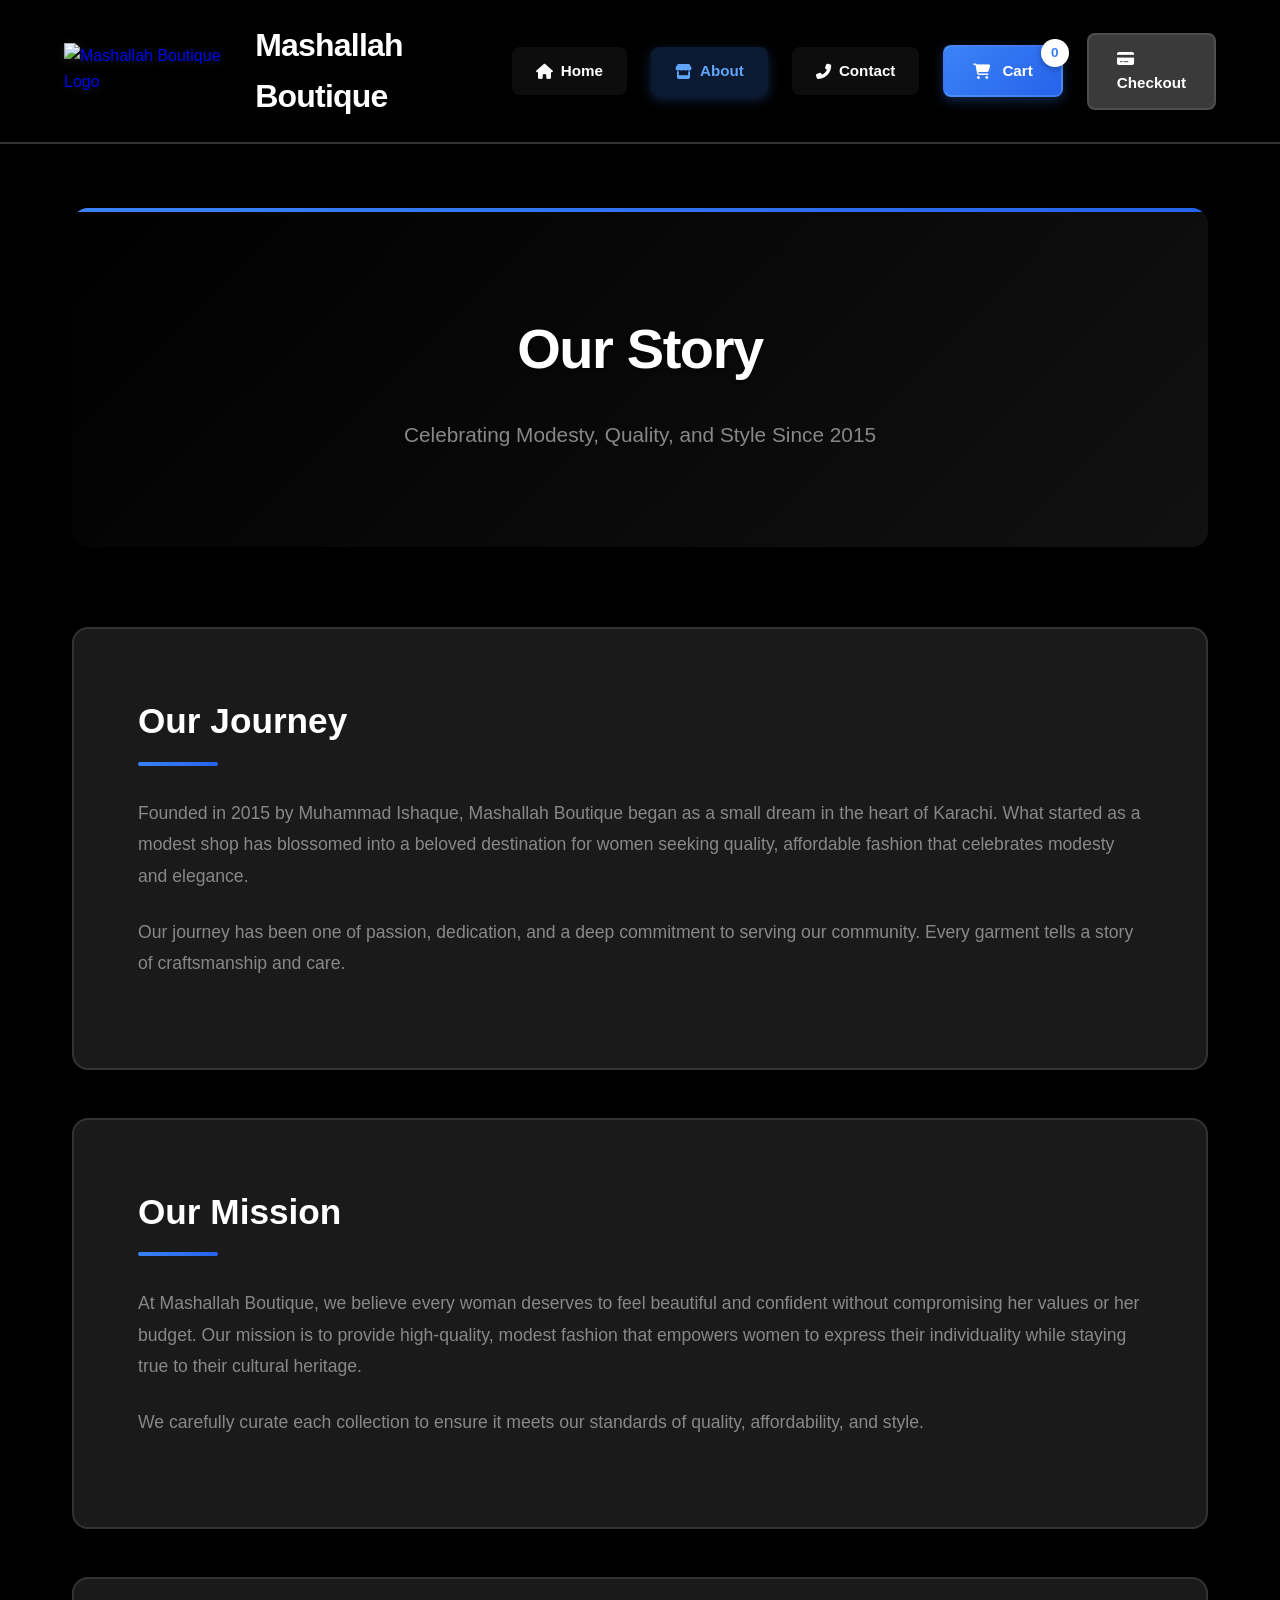
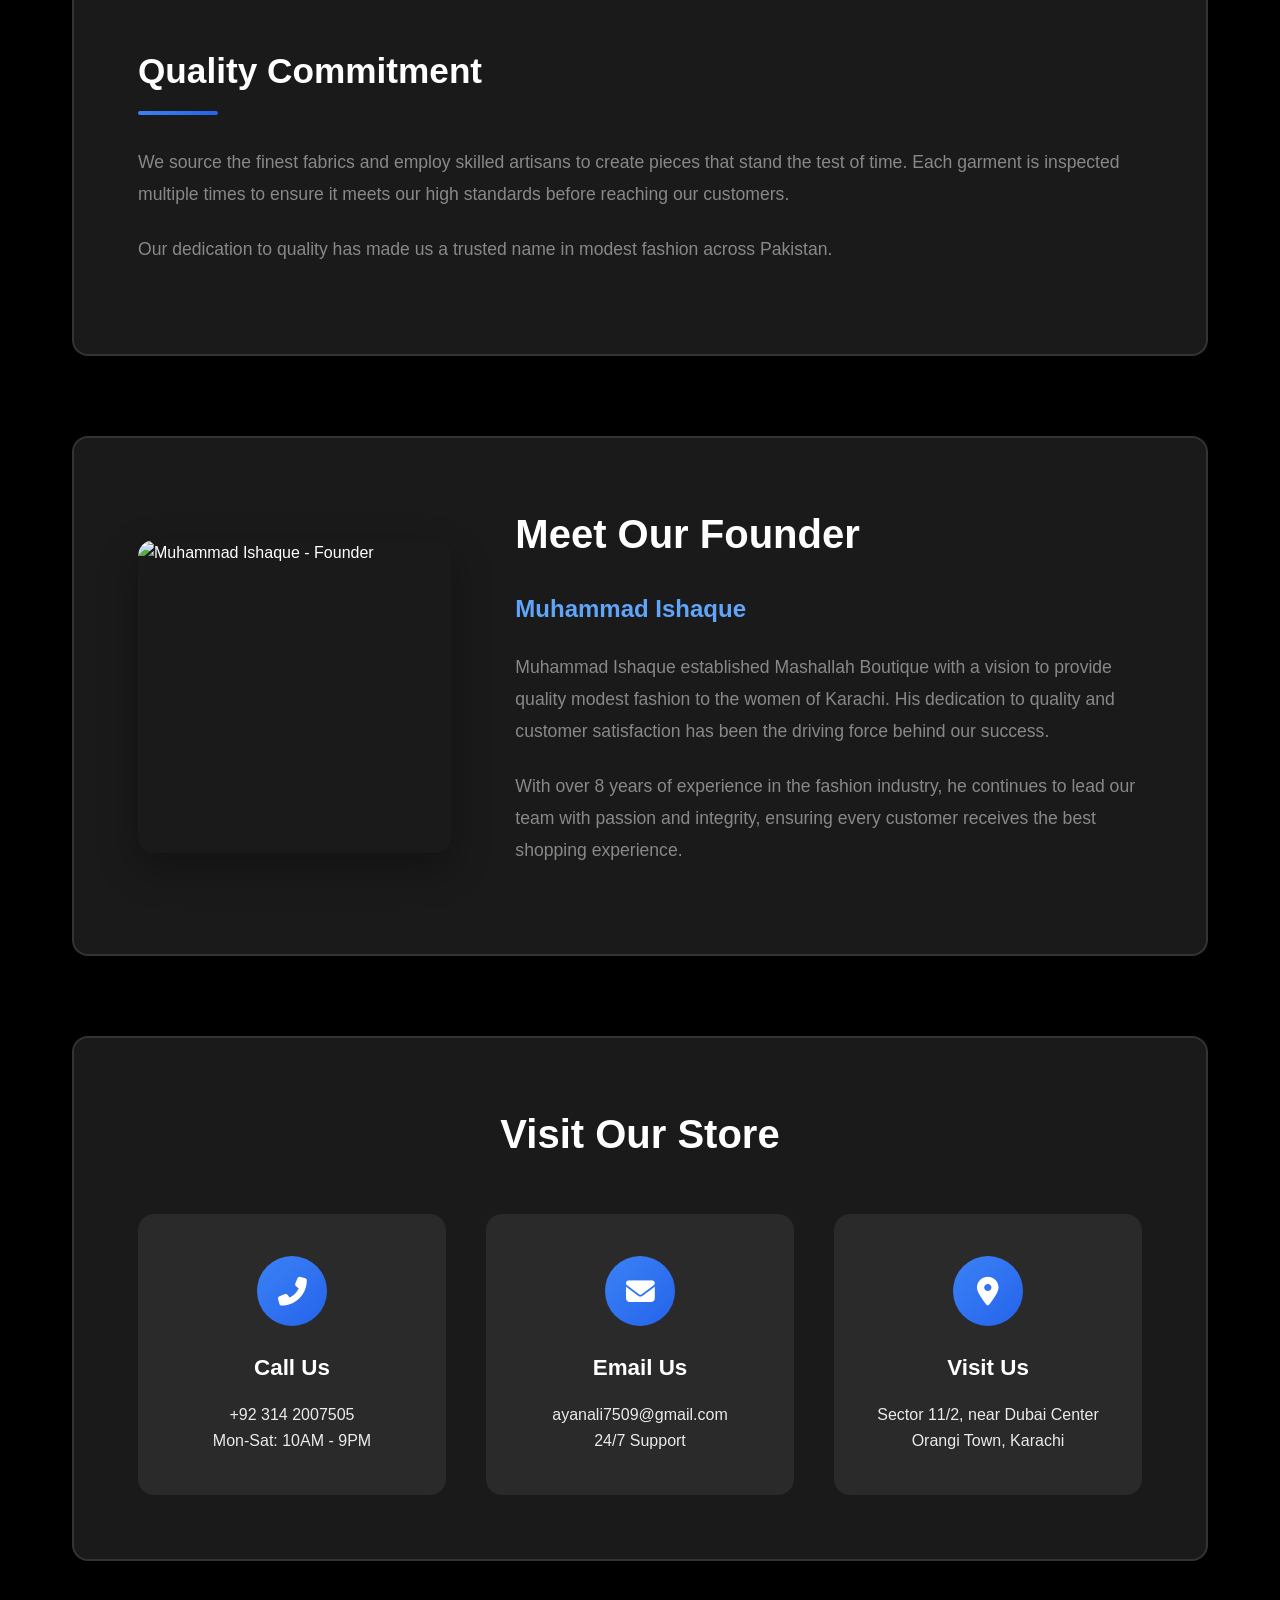
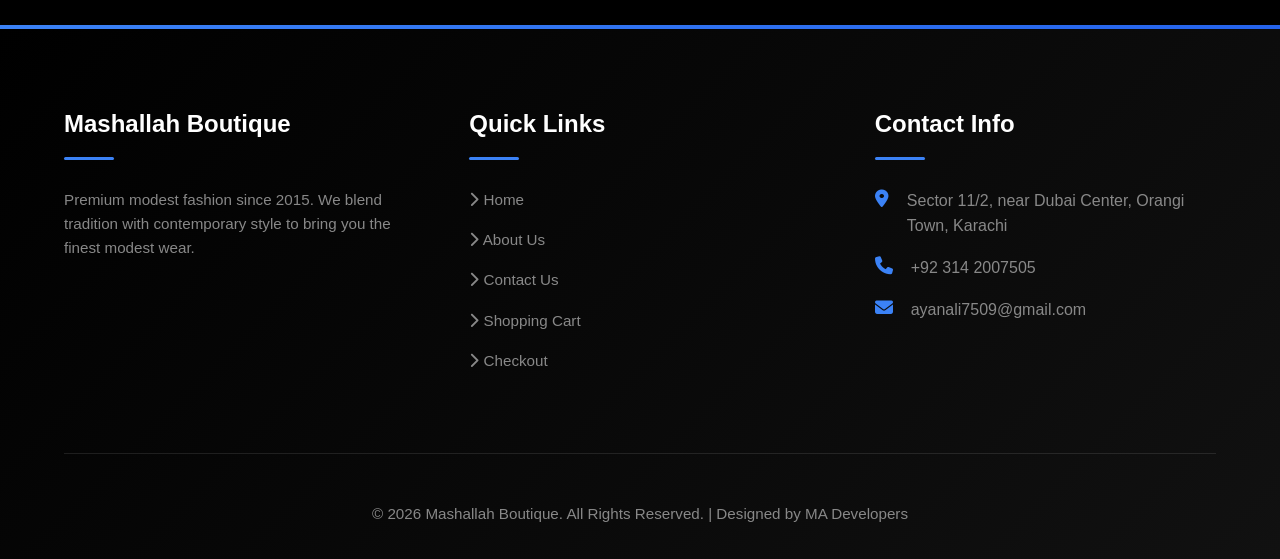
==== commit 1988660c: "Update about.html" ====
--- a/about.html
+++ b/about.html
@@ -5,27 +5,27 @@
     <title>About Us - Mashallah Boutique</title>
     <link rel="stylesheet" href="https://cdnjs.cloudflare.com/ajax/libs/font-awesome/6.4.0/css/all.min.css">
     <style>
-        /* ===== E-COMMERCE THEME - BLUE/BLACK ===== */
+        /* ===== E-COMMERCE THEME - DARK ===== */
         :root {
-            --primary: #2563eb;
-            --primary-dark: #1d4ed8;
-            --primary-light: #3b82f6;
-            --secondary: #0f172a;
-            --secondary-light: #1e293b;
+            --primary: #3b82f6;
+            --primary-dark: #2563eb;
+            --primary-light: #60a5fa;
+            --secondary: #000000;
+            --secondary-light: #111111;
             --accent: #f59e0b;
             --light: #ffffff;
-            --dark: #0f172a;
-            --gray-100: #f1f5f9;
-            --gray-200: #e2e8f0;
-            --gray-300: #cbd5e1;
-            --gray-500: #64748b;
-            --gray-700: #334155;
-            --border: #e2e8f0;
-            --shadow: 0 4px 6px -1px rgba(0, 0, 0, 0.1);
-            --shadow-lg: 0 10px 15px -3px rgba(0, 0, 0, 0.1);
-            --shadow-xl: 0 20px 25px -5px rgba(0, 0, 0, 0.1);
-            --gradient: linear-gradient(135deg, #2563eb 0%, #1d4ed8 100%);
-            --gradient-dark: linear-gradient(135deg, #0f172a 0%, #1e293b 100%);
+            --dark: #000000;
+            --gray-100: #1a1a1a;
+            --gray-200: #2a2a2a;
+            --gray-300: #3a3a3a;
+            --gray-500: #666666;
+            --gray-700: #888888;
+            --border: #333333;
+            --shadow: 0 4px 6px -1px rgba(0, 0, 0, 0.3);
+            --shadow-lg: 0 10px 15px -3px rgba(0, 0, 0, 0.4);
+            --shadow-xl: 0 20px 25px -5px rgba(0, 0, 0, 0.5);
+            --gradient: linear-gradient(135deg, #3b82f6 0%, #2563eb 100%);
+            --gradient-dark: linear-gradient(135deg, #000000 0%, #111111 100%);
             --transition: all 0.3s cubic-bezier(0.4, 0, 0.2, 1);
             --radius: 16px;
             --radius-sm: 8px;
@@ -39,10 +39,12 @@
 
         body {
             font-family: 'Inter', -apple-system, BlinkMacSystemFont, 'Segoe UI', sans-serif;
-            background: var(--light);
-            color: var(--dark);
+            background: var(--secondary);
+            color: var(--light);
             line-height: 1.6;
             min-height: 100vh;
+            display: flex;
+            flex-direction: column;
         }
 
         /* ===== NAVIGATION ===== */
@@ -50,24 +52,34 @@
             display: flex;
             justify-content: space-between;
             align-items: center;
-            background: var(--light);
+            background: rgba(0, 0, 0, 0.95);
             padding: 1.25rem 5%;
-            border-bottom: 2px solid var(--gray-200);
+            border-bottom: 2px solid var(--border);
             position: sticky;
             top: 0;
             z-index: 1000;
             box-shadow: var(--shadow);
-            background: rgba(255, 255, 255, 0.95);
             backdrop-filter: blur(10px);
         }
 
-        .navbar h1 {
+        .logo-container {
+            display: flex;
+            align-items: center;
+            gap: 1rem;
+            text-decoration: none;
+        }
+
+        .logo {
+            height: 3.5rem;
+            width: auto;
+            object-fit: contain;
+            filter: drop-shadow(0 2px 4px rgba(255, 255, 255, 0.1));
+        }
+
+        .logo-text {
             font-size: 2rem;
             font-weight: 800;
-            background: linear-gradient(135deg, var(--primary) 0%, var(--secondary) 100%);
-            -webkit-background-clip: text;
-            -webkit-text-fill-color: transparent;
-            background-clip: text;
+            color: var(--light);
             letter-spacing: -0.025em;
         }
 
@@ -78,7 +90,7 @@
         }
 
         .nav-link {
-            color: var(--gray-700);
+            color: var(--light);
             text-decoration: none;
             font-weight: 600;
             padding: 0.75rem 1.5rem;
@@ -88,18 +100,21 @@
             align-items: center;
             gap: 0.5rem;
             font-size: 0.95rem;
+            background: rgba(255, 255, 255, 0.05);
         }
 
         .nav-link:hover {
-            color: var(--primary);
-            background: rgba(37, 99, 235, 0.05);
-            transform: translateY(-1px);
+            color: var(--primary-light);
+            background: rgba(59, 130, 246, 0.15);
+            transform: translateY(-2px);
+            box-shadow: 0 4px 12px rgba(59, 130, 246, 0.2);
         }
 
         .nav-link.active {
-            color: var(--primary);
-            background: rgba(37, 99, 235, 0.1);
+            color: var(--primary-light);
+            background: rgba(59, 130, 246, 0.2);
             font-weight: 700;
+            box-shadow: 0 4px 12px rgba(59, 130, 246, 0.3);
         }
 
         .cart-btn {
@@ -114,14 +129,14 @@
             font-weight: 700;
             transition: var(--transition);
             position: relative;
-            box-shadow: 0 4px 12px rgba(37, 99, 235, 0.2);
-            border: 2px solid transparent;
+            box-shadow: 0 4px 12px rgba(59, 130, 246, 0.3);
+            border: 2px solid rgba(255, 255, 255, 0.1);
             font-size: 0.95rem;
         }
 
         .cart-btn:hover {
             transform: translateY(-3px);
-            box-shadow: 0 8px 20px rgba(37, 99, 235, 0.3);
+            box-shadow: 0 8px 20px rgba(59, 130, 246, 0.4);
             border-color: rgba(255, 255, 255, 0.2);
         }
 
@@ -139,27 +154,27 @@
             top: -0.5rem;
             right: -0.5rem;
             font-weight: 800;
-            box-shadow: 0 2px 6px rgba(0, 0, 0, 0.1);
+            box-shadow: 0 2px 6px rgba(0, 0, 0, 0.3);
         }
 
         .checkout-link {
             padding: 0.75rem 1.75rem;
-            background: var(--secondary);
+            background: var(--gray-300);
             color: var(--light);
             border-radius: var(--radius-sm);
             text-decoration: none;
             font-weight: 700;
             transition: var(--transition);
-            box-shadow: 0 4px 12px rgba(15, 23, 42, 0.2);
-            border: 2px solid transparent;
+            box-shadow: 0 4px 12px rgba(0, 0, 0, 0.3);
+            border: 2px solid rgba(255, 255, 255, 0.1);
             font-size: 0.95rem;
         }
 
         .checkout-link:hover {
-            background: var(--secondary-light);
+            background: var(--gray-200);
             transform: translateY(-3px);
-            box-shadow: 0 8px 20px rgba(15, 23, 42, 0.3);
-            border-color: rgba(255, 255, 255, 0.1);
+            box-shadow: 0 8px 20px rgba(0, 0, 0, 0.4);
+            border-color: rgba(255, 255, 255, 0.2);
         }
 
         /* ===== ABOUT CONTAINER ===== */
@@ -167,16 +182,12 @@
             max-width: 1200px;
             margin: 4rem auto;
             padding: 0 2rem;
+            flex: 1;
         }
 
         /* ===== HERO SECTION ===== */
         .about-hero {
-            background: var(--gradient-dark),
-                        linear-gradient(rgba(15, 23, 42, 0.9), rgba(15, 23, 42, 0.9)),
-                        url('https://images.unsplash.com/photo-1441986300917-64674bd600d8?ixlib=rb-4.0.3&auto=format&fit=crop&w=1800&q=80');
-            background-size: cover;
-            background-position: center;
-            background-blend-mode: overlay;
+            background: var(--gradient-dark);
             padding: 6rem 4rem;
             border-radius: var(--radius);
             color: var(--light);
@@ -201,34 +212,34 @@
             font-size: 3.5rem;
             font-weight: 800;
             margin-bottom: 1.5rem;
-            background: linear-gradient(135deg, var(--light) 0%, var(--gray-200) 100%);
-            -webkit-background-clip: text;
-            -webkit-text-fill-color: transparent;
-            background-clip: text;
-            text-shadow: 0 2px 4px rgba(0, 0, 0, 0.2);
+            color: var(--light);
+            text-shadow: 0 2px 4px rgba(0, 0, 0, 0.5);
             letter-spacing: -0.025em;
+            animation: fadeInUp 1s ease-out;
         }
 
         .about-hero p {
             font-size: 1.3rem;
             max-width: 800px;
             margin: 0 auto;
-            opacity: 0.95;
-            color: var(--gray-200);
+            opacity: 0.9;
+            color: var(--gray-700);
             font-weight: 400;
+            animation: fadeInUp 1s ease-out 0.2s both;
         }
 
         /* ===== ABOUT SECTIONS ===== */
         .about-section {
-            background: var(--light);
+            background: var(--gray-100);
             padding: 4rem;
             border-radius: var(--radius);
             box-shadow: var(--shadow-lg);
             margin-bottom: 3rem;
             transition: var(--transition);
-            border: 2px solid var(--gray-200);
+            border: 2px solid var(--border);
             position: relative;
             overflow: hidden;
+            animation: fadeInUp 0.6s ease-out forwards;
         }
 
         .about-section::before {
@@ -247,6 +258,7 @@
             transform: translateY(-5px);
             box-shadow: var(--shadow-xl);
             border-color: var(--primary);
+            background: var(--gray-200);
         }
 
         .about-section:hover::before {
@@ -256,7 +268,7 @@
         .about-section h2 {
             font-size: 2.2rem;
             margin-bottom: 2rem;
-            color: var(--secondary);
+            color: var(--light);
             position: relative;
             padding-bottom: 1rem;
             font-weight: 800;
@@ -282,7 +294,7 @@
 
         /* ===== FOUNDER SECTION ===== */
         .founder-section {
-            background: var(--light);
+            background: var(--gray-100);
             padding: 4rem;
             border-radius: var(--radius);
             box-shadow: var(--shadow-lg);
@@ -291,21 +303,23 @@
             grid-template-columns: 1fr 2fr;
             gap: 4rem;
             align-items: center;
-            border: 2px solid var(--gray-200);
-            transition: var(--transition);
+            border: 2px solid var(--border);
+            transition: var(--transition);
+            animation: fadeInUp 0.6s ease-out 0.2s both;
         }
 
         .founder-section:hover {
             transform: translateY(-5px);
             box-shadow: var(--shadow-xl);
             border-color: var(--primary);
+            background: var(--gray-200);
         }
 
         .founder-image-container {
             position: relative;
             border-radius: var(--radius);
             overflow: hidden;
-            box-shadow: 0 15px 40px rgba(0, 0, 0, 0.1);
+            box-shadow: 0 15px 40px rgba(0, 0, 0, 0.3);
             aspect-ratio: 1/1;
         }
 
@@ -327,7 +341,7 @@
             left: 0;
             right: 0;
             bottom: 0;
-            background: linear-gradient(135deg, rgba(37, 99, 235, 0.1) 0%, transparent 100%);
+            background: linear-gradient(135deg, rgba(59, 130, 246, 0.1) 0%, transparent 100%);
             opacity: 0;
             transition: var(--transition);
         }
@@ -339,17 +353,13 @@
         .founder-info h2 {
             font-size: 2.5rem;
             margin-bottom: 1.5rem;
-            color: var(--secondary);
+            color: var(--light);
             font-weight: 800;
-            background: linear-gradient(135deg, var(--primary) 0%, var(--secondary) 100%);
-            -webkit-background-clip: text;
-            -webkit-text-fill-color: transparent;
-            background-clip: text;
         }
 
         .founder-info h3 {
             font-size: 1.5rem;
-            color: var(--primary);
+            color: var(--primary-light);
             margin-bottom: 1.5rem;
             font-weight: 700;
         }
@@ -363,23 +373,20 @@
 
         /* ===== CONTACT INFO ===== */
         .contact-info {
-            background: var(--light);
+            background: var(--gray-100);
             padding: 4rem;
             border-radius: var(--radius);
             box-shadow: var(--shadow-lg);
             text-align: center;
-            border: 2px solid var(--gray-200);
+            border: 2px solid var(--border);
+            animation: fadeInUp 0.6s ease-out 0.4s both;
         }
 
         .contact-info h2 {
             font-size: 2.5rem;
             margin-bottom: 3rem;
-            color: var(--secondary);
+            color: var(--light);
             font-weight: 800;
-            background: linear-gradient(135deg, var(--primary) 0%, var(--secondary) 100%);
-            -webkit-background-clip: text;
-            -webkit-text-fill-color: transparent;
-            background-clip: text;
         }
 
         .contact-grid {
@@ -390,7 +397,7 @@
 
         .contact-card {
             padding: 2.5rem 2rem;
-            background: var(--gray-100);
+            background: var(--gray-200);
             border-radius: var(--radius);
             transition: var(--transition);
             border: 2px solid transparent;
@@ -461,9 +468,8 @@
         footer {
             background: var(--gradient-dark);
             color: var(--light);
-            padding: 4rem 2rem;
-            text-align: center;
-            margin-top: 6rem;
+            padding: 5rem 5% 2rem;
+            margin-top: auto;
             position: relative;
         }
 
@@ -477,11 +483,82 @@
             background: var(--gradient);
         }
 
-        footer p {
-            opacity: 0.8;
-            margin: 0.8rem 0;
-            font-size: 1rem;
+        .footer-grid {
+            display: grid;
+            grid-template-columns: repeat(3, 1fr);
+            gap: 4rem;
+            margin-bottom: 4rem;
+        }
+
+        .footer-column h3 {
+            font-size: 1.5rem;
+            margin-bottom: 1.75rem;
+            font-weight: 700;
+            position: relative;
+            padding-bottom: 1rem;
+            color: var(--light);
+        }
+
+        .footer-column h3::after {
+            content: '';
+            position: absolute;
+            bottom: 0;
+            left: 0;
+            width: 50px;
+            height: 3px;
+            background: var(--primary);
+            border-radius: 1.5px;
+        }
+
+        .footer-column p,
+        .footer-column a {
+            color: var(--gray-700);
+            margin-bottom: 1rem;
+            display: block;
+            text-decoration: none;
+            transition: var(--transition);
+            font-size: 0.95rem;
             line-height: 1.6;
+        }
+
+        .footer-column a:hover {
+            color: var(--light);
+            padding-left: 0.75rem;
+            transform: translateX(5px);
+        }
+
+        .footer-contact {
+            display: flex;
+            flex-direction: column;
+            gap: 1rem;
+        }
+
+        .contact-item {
+            display: flex;
+            align-items: flex-start;
+            gap: 1rem;
+            color: var(--gray-700);
+            transition: var(--transition);
+        }
+
+        .contact-item:hover {
+            color: var(--light);
+            transform: translateX(5px);
+        }
+
+        .contact-item i {
+            color: var(--primary);
+            width: 20px;
+            font-size: 1.125rem;
+            margin-top: 0.125rem;
+        }
+
+        .copyright {
+            text-align: center;
+            padding-top: 3rem;
+            border-top: 1px solid rgba(255, 255, 255, 0.1);
+            color: var(--gray-700);
+            font-size: 0.95rem;
         }
 
         /* ===== ANIMATIONS ===== */
@@ -496,10 +573,6 @@
             }
         }
 
-        .about-section, .founder-section, .contact-info {
-            animation: fadeInUp 0.6s ease-out forwards;
-        }
-
         /* ===== RESPONSIVE ===== */
         @media (max-width: 1024px) {
             .navbar {
@@ -519,6 +592,11 @@
             .founder-image-container {
                 max-width: 400px;
                 margin: 0 auto;
+            }
+            
+            .footer-grid {
+                grid-template-columns: repeat(3, 1fr);
+                gap: 3rem;
             }
         }
 
@@ -529,10 +607,6 @@
                 padding: 1rem;
             }
             
-            .navbar h1 {
-                font-size: 1.75rem;
-            }
-            
             .navbar-right {
                 flex-wrap: wrap;
                 justify-content: center;
@@ -577,6 +651,21 @@
             .founder-info h2 {
                 font-size: 2rem;
             }
+            
+            .footer-grid {
+                grid-template-columns: 1fr;
+                text-align: center;
+                gap: 3rem;
+            }
+            
+            .footer-column h3::after {
+                left: 50%;
+                transform: translateX(-50%);
+            }
+            
+            .contact-item {
+                justify-content: center;
+            }
         }
 
         @media (max-width: 480px) {
@@ -604,7 +693,12 @@
 </head>
 <body>
     <nav class="navbar">
-        <h1>Mashallah Boutique</h1>
+        <a href="index.html" class="logo-container">
+            <img src="https://i.ibb.co/99cyW29t/Navy-White-Elegant-Modest-Fashion-Boutique-Logo.png" 
+                 alt="Mashallah Boutique Logo" 
+                 class="logo">
+            <span class="logo-text">Mashallah Boutique</span>
+        </a>
         <div class="navbar-right">
             <a href="index.html" class="nav-link">
                 <i class="fas fa-home"></i>
@@ -692,9 +786,60 @@
         </div>
     </div>
 
+    <!-- Footer -->
     <footer>
-        <p>© 2026 Mashallah Boutique BY MA Developers. All Rights Reserved.</p>
-        <p>Premium Modest Fashion | Karachi, Pakistan</p>
+        <div class="footer-grid">
+            <div class="footer-column">
+                <h3>Mashallah Boutique</h3>
+                <p>Premium modest fashion since 2015. We blend tradition with contemporary style to bring you the finest modest wear.</p>
+            </div>
+            
+            <div class="footer-column">
+                <h3>Quick Links</h3>
+                <a href="index.html">
+                    <i class="fas fa-chevron-right"></i>
+                    Home
+                </a>
+                <a href="about.html">
+                    <i class="fas fa-chevron-right"></i>
+                    About Us
+                </a>
+                <a href="contact.html">
+                    <i class="fas fa-chevron-right"></i>
+                    Contact Us
+                </a>
+                <a href="cart.html">
+                    <i class="fas fa-chevron-right"></i>
+                    Shopping Cart
+                </a>
+                <a href="checkout.html">
+                    <i class="fas fa-chevron-right"></i>
+                    Checkout
+                </a>
+            </div>
+            
+            <div class="footer-column">
+                <h3>Contact Info</h3>
+                <div class="footer-contact">
+                    <div class="contact-item">
+                        <i class="fas fa-map-marker-alt"></i>
+                        <span>Sector 11/2, near Dubai Center, Orangi Town, Karachi</span>
+                    </div>
+                    <div class="contact-item">
+                        <i class="fas fa-phone"></i>
+                        <span>+92 314 2007505</span>
+                    </div>
+                    <div class="contact-item">
+                        <i class="fas fa-envelope"></i>
+                        <span>ayanali7509@gmail.com</span>
+                    </div>
+                </div>
+            </div>
+        </div>
+        
+        <div class="copyright">
+            <p>© 2026 Mashallah Boutique. All Rights Reserved. | Designed by MA Developers</p>
+        </div>
     </footer>
 
     <script>
